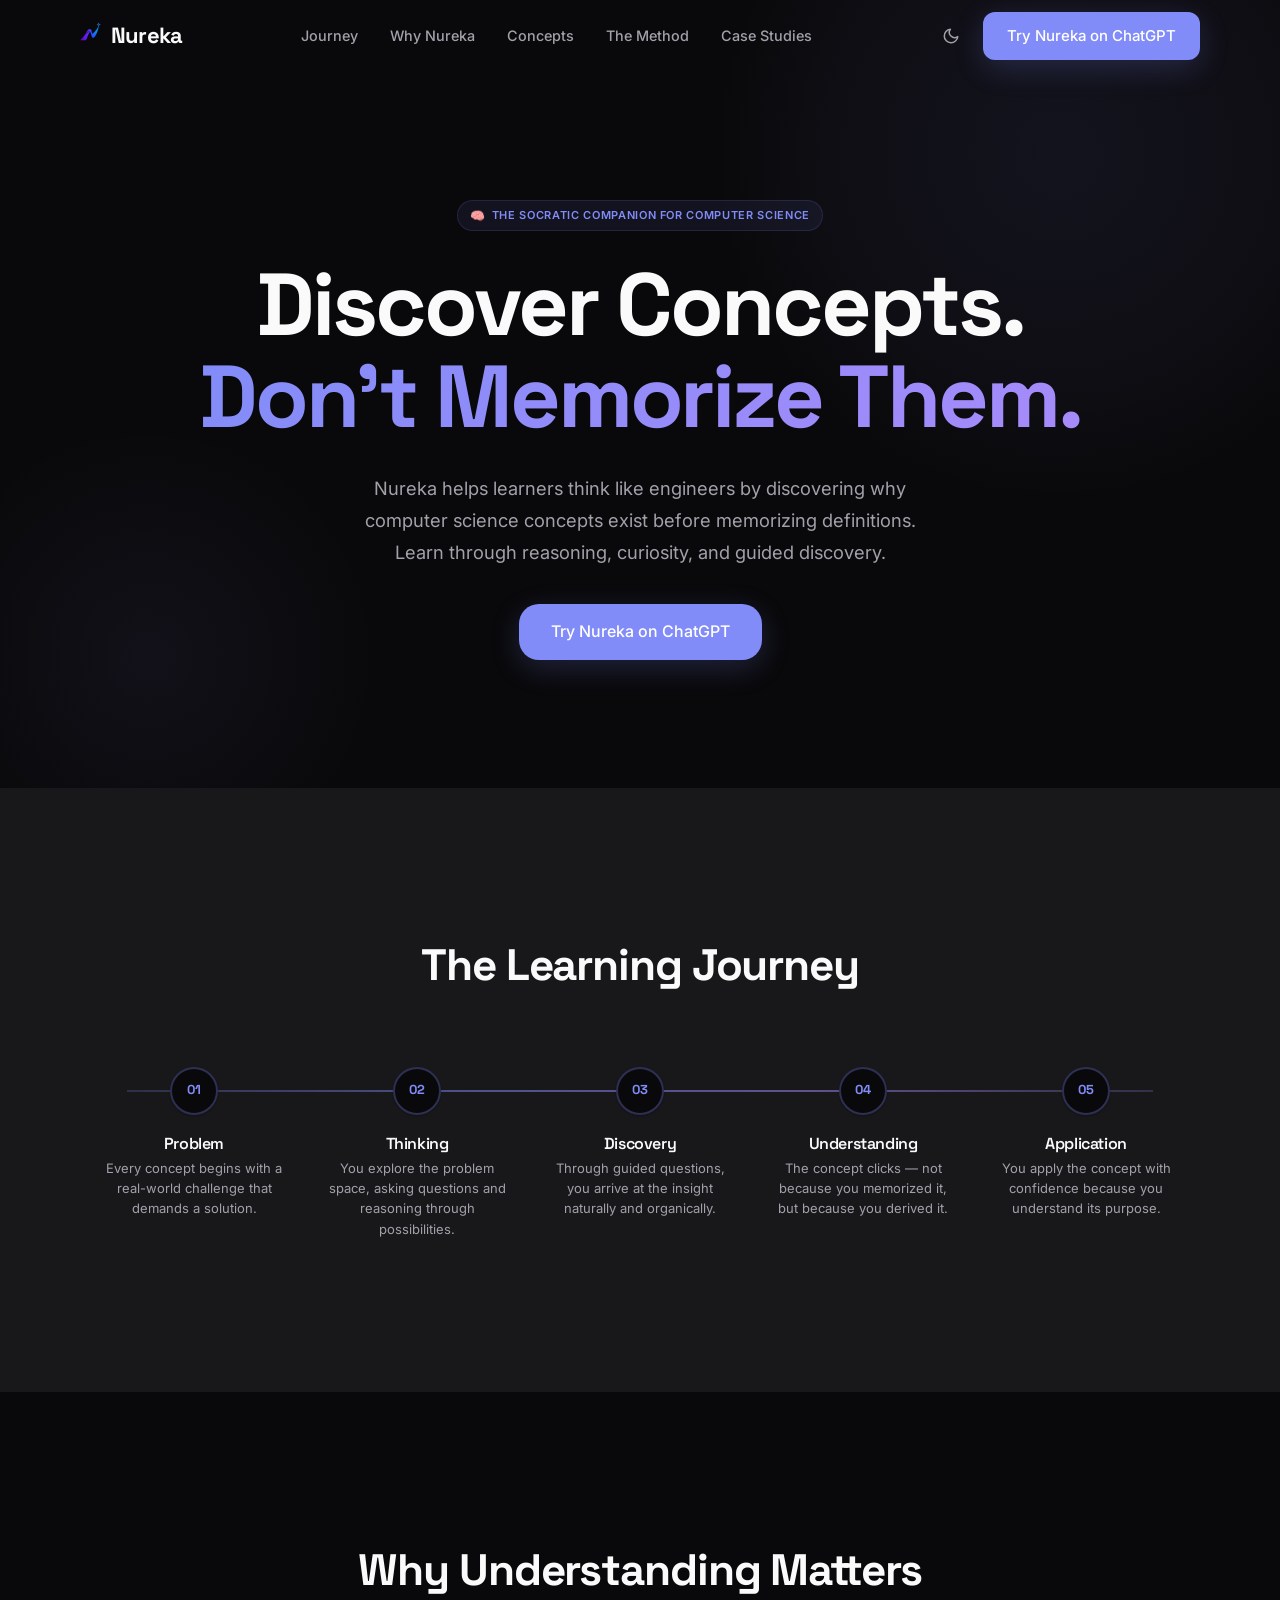
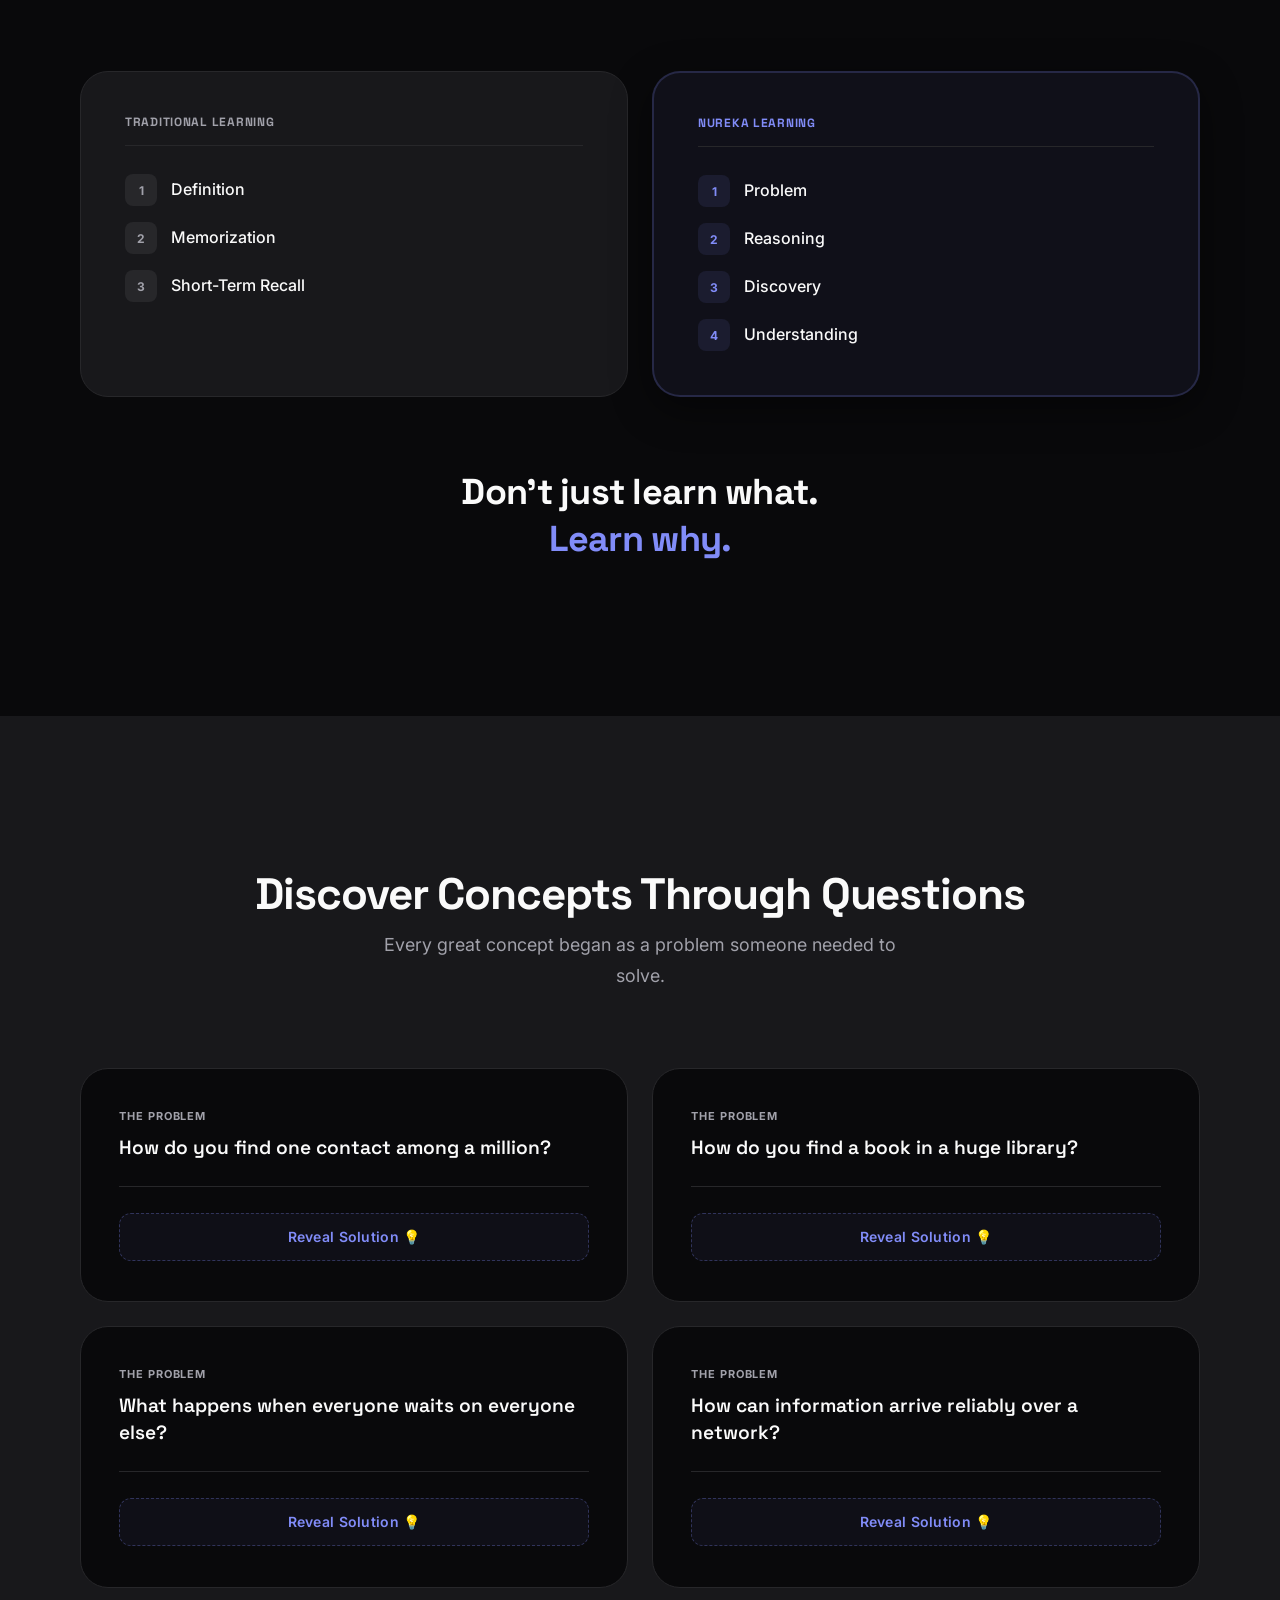
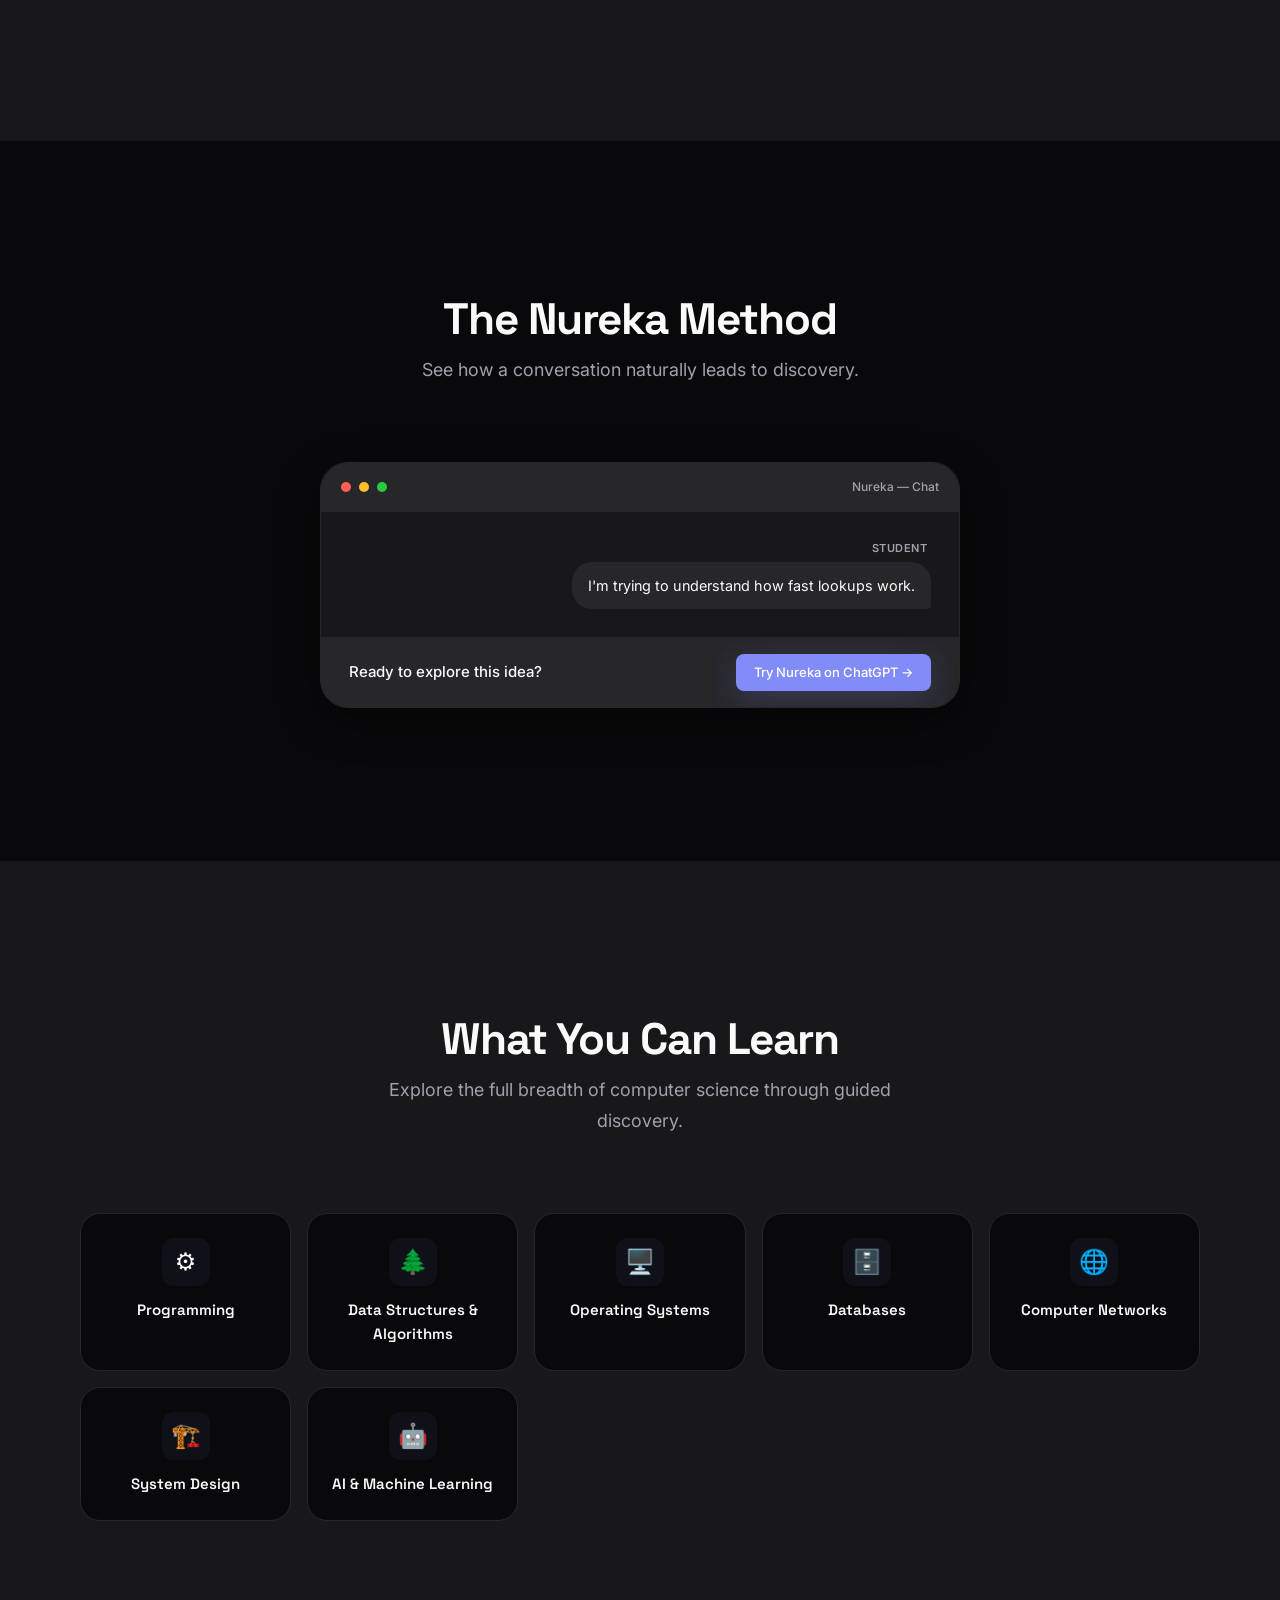
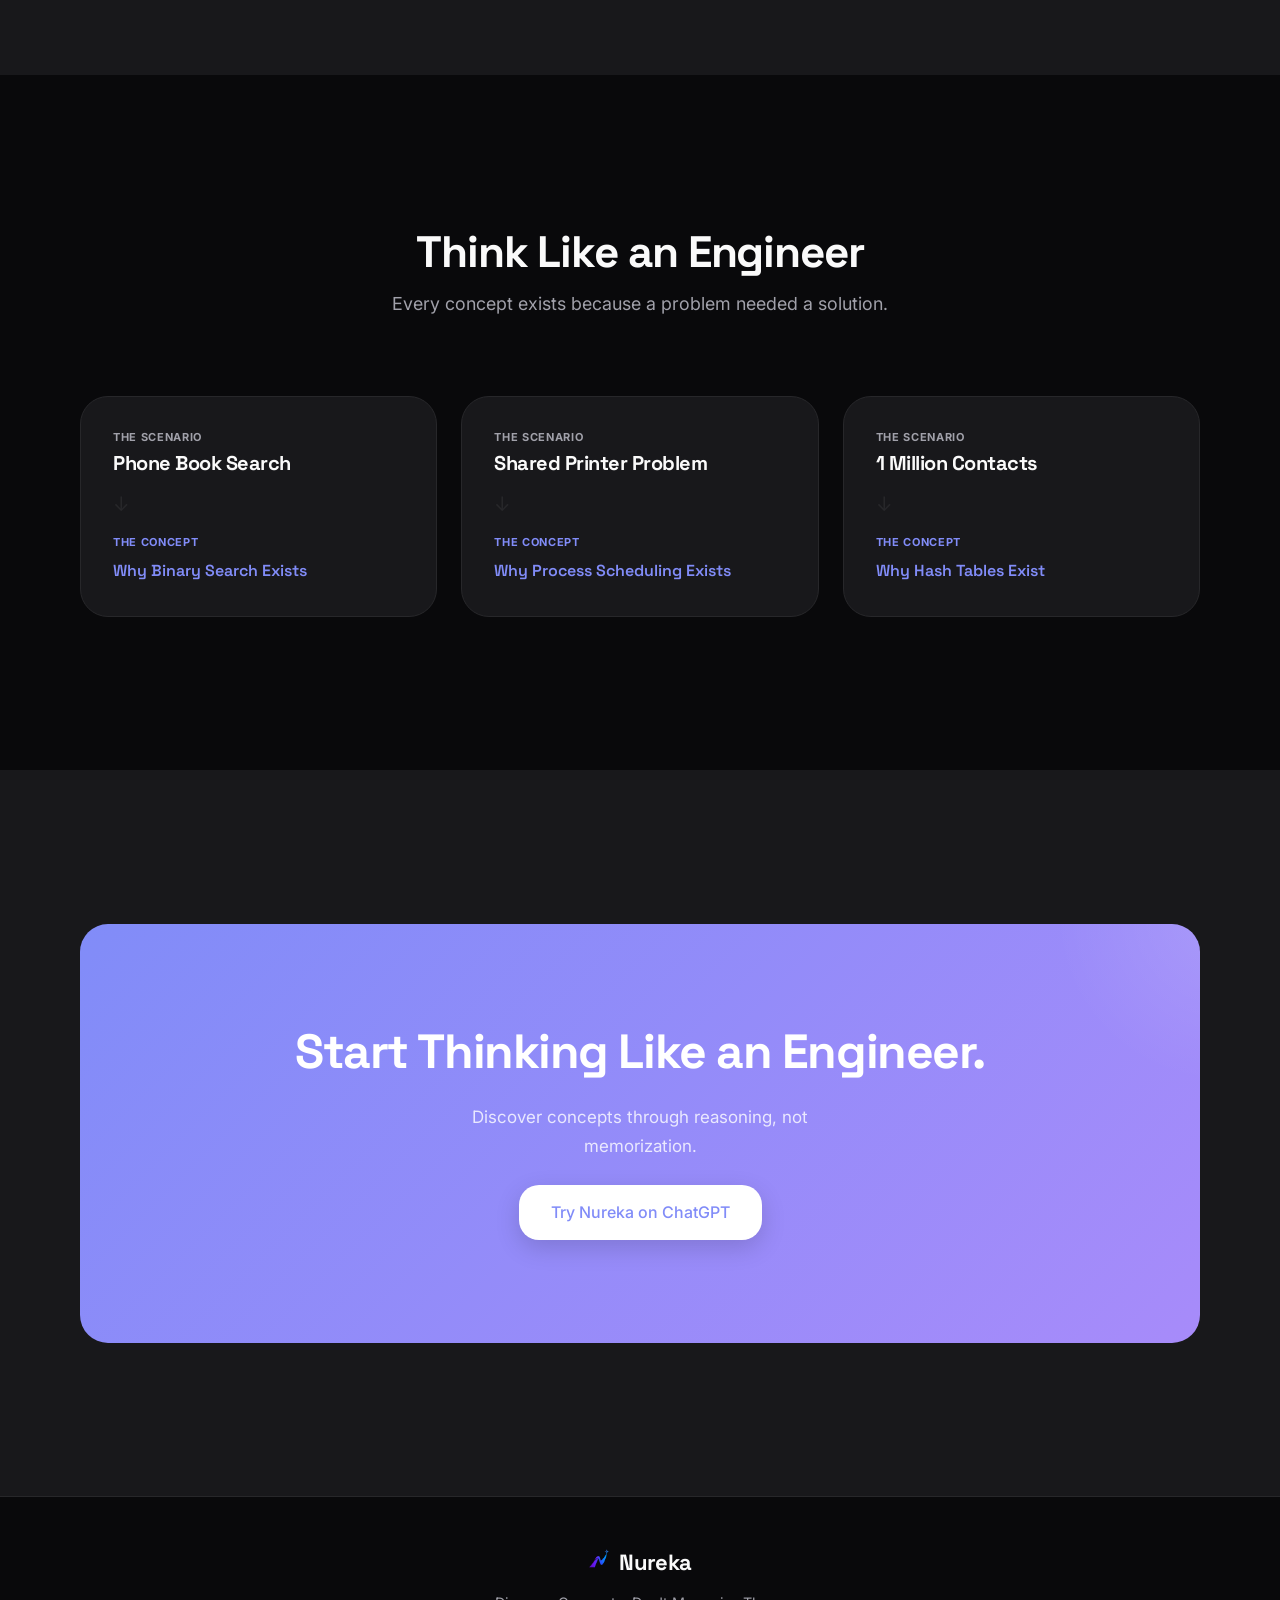
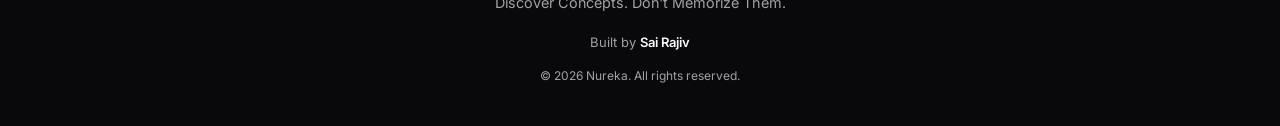
==== index.html @ 4b62f0ed "Add files via upload" ====
<!DOCTYPE html>
<html lang="en" data-theme="dark">

<head>
  <meta charset="UTF-8">
  <meta name="viewport" content="width=device-width, initial-scale=1.0">
  <meta name="description"
    content="Nureka helps learners think like engineers through guided discovery, reasoning, and understanding why computer science concepts exist before memorizing definitions.">
  <meta name="keywords"
    content="computer science, learning, education, programming, data structures, algorithms, EdTech, Socratic learning, engineering thinking">
  <meta property="og:title" content="Nureka — Discover Concepts. Don't Memorize Them.">
  <meta property="og:description"
    content="Nureka helps learners think like engineers by discovering why computer science concepts exist before memorizing definitions.">
  <meta property="og:type" content="website">
  <meta property="og:url" content="https://chatgpt.com/g/g-6a1ee0e6dd588191a86c78e9c768afd8-nureka">
  <meta name="twitter:card" content="summary_large_image">
  <meta name="twitter:title" content="Nureka — Discover Concepts. Don't Memorize Them.">
  <meta name="twitter:description"
    content="Nureka helps learners think like engineers by discovering why computer science concepts exist before memorizing definitions.">
  <link rel="preconnect" href="https://fonts.googleapis.com">
  <link rel="preconnect" href="https://fonts.gstatic.com" crossorigin>
  <link
    href="https://fonts.googleapis.com/css2?family=Space+Grotesk:wght@300;400;500;600;700&family=Inter:wght@300;400;500;600;700&display=swap"
    rel="stylesheet">
  <link rel="stylesheet" href="css/style.css?v=2">
  <link rel="icon" type="image/svg+xml" href="logo.svg">
  <title>Nureka — Discover Concepts. Don't Memorize Them.</title>
</head>

<body>

  <!-- ============ NAVBAR — Single sticky nav ============ -->
  <header class="site-header" role="banner">
    <nav class="navbar" id="navbar" aria-label="Main navigation">
      <div class="navbar__inner">
        <a href="index.html" class="navbar__logo" aria-label="Nureka home">
          <img src="logo.svg" alt="" class="navbar__logo-img">
          Nureka
        </a>
        <ul class="navbar__nav" role="list">
          <li><a href="#learning-journey">Journey</a></li>
          <li><a href="#why-understanding-matters">Why Nureka</a></li>
          <li><a href="#discover-concepts">Concepts</a></li>
          <li><a href="#the-nureka-method">The Method</a></li>
          <li><a href="#think-like-an-engineer">Case Studies</a></li>
        </ul>
        <div class="navbar__actions">
          <button class="theme-toggle" id="themeToggle" aria-label="Toggle dark mode" type="button">
            <!-- Sun icon -->
            <svg class="theme-toggle__sun" width="18" height="18" viewBox="0 0 24 24" fill="none" stroke="currentColor"
              stroke-width="2" stroke-linecap="round" stroke-linejoin="round">
              <circle cx="12" cy="12" r="5" />
              <line x1="12" y1="1" x2="12" y2="3" />
              <line x1="12" y1="21" x2="12" y2="23" />
              <line x1="4.22" y1="4.22" x2="5.64" y2="5.64" />
              <line x1="18.36" y1="18.36" x2="19.78" y2="19.78" />
              <line x1="1" y1="12" x2="3" y2="12" />
              <line x1="21" y1="12" x2="23" y2="12" />
              <line x1="4.22" y1="19.78" x2="5.64" y2="18.36" />
              <line x1="18.36" y1="5.64" x2="19.78" y2="4.22" />
            </svg>
            <!-- Moon icon -->
            <svg class="theme-toggle__moon" width="18" height="18" viewBox="0 0 24 24" fill="none" stroke="currentColor"
              stroke-width="2" stroke-linecap="round" stroke-linejoin="round">
              <path d="M21 12.79A9 9 0 1 1 11.21 3 7 7 0 0 0 21 12.79z" />
            </svg>
          </button>
          <a href="https://chatgpt.com/g/g-6a1ee0e6dd588191a86c78e9c768afd8-nureka" class="btn btn--primary"
            target="_blank" rel="noopener noreferrer">
            Try Nureka on ChatGPT
          </a>
        </div>
        <button class="navbar__hamburger" id="menuToggle" aria-label="Open navigation menu" aria-expanded="false"
          type="button">
          <span></span><span></span><span></span>
        </button>
      </div>
      <!-- Mobile menu — hidden on desktop -->
      <div class="navbar__mobile" id="mobileMenu">
        <a href="#learning-journey">Journey</a>
        <a href="#why-understanding-matters">Why Nureka</a>
        <a href="#discover-concepts">Concepts</a>
        <a href="#the-nureka-method">The Method</a>
        <a href="#think-like-an-engineer">Case Studies</a>
        <a href="https://chatgpt.com/g/g-6a1ee0e6dd588191a86c78e9c768afd8-nureka" class="btn btn--primary"
          target="_blank" rel="noopener noreferrer">
          Try Nureka on ChatGPT
        </a>
      </div>
    </nav>
  </header>

  <main id="main-content">

    <!-- ============ HERO ============ -->
    <section class="hero" id="hero" aria-labelledby="heroTitle">
      <div class="container">
        <div class="hero__inner">
          <div class="hero__badge reveal">
            <span class="hero__badge-icon" aria-hidden="true">🧠</span>
            The Socratic Companion for Computer Science
          </div>
          <h1 class="hero__title reveal" id="heroTitle">
            Discover Concepts.<br><em>Don't Memorize Them.</em>
          </h1>
          <p class="hero__desc reveal">
            Nureka helps learners think like engineers by discovering why computer science concepts exist before
            memorizing definitions. Learn through reasoning, curiosity, and guided discovery.
          </p>
          <div class="hero__actions reveal">
            <a href="https://chatgpt.com/g/g-6a1ee0e6dd588191a86c78e9c768afd8-nureka"
              class="btn btn--primary btn--large" target="_blank" rel="noopener noreferrer">
              Try Nureka on ChatGPT
            </a>
          </div>
        </div>
      </div>
    </section>

    <!-- ============ LEARNING JOURNEY — Timeline ============ -->
    <section class="journey" id="learning-journey" aria-labelledby="journeyTitle">
      <div class="container">
        <div class="section-header reveal">
          <h2 class="section-title" id="journeyTitle">The Learning Journey</h2>
        </div>
        <ol class="journey__track" aria-label="Learning journey steps">
          <li class="journey__step reveal reveal-d1">
            <div class="journey__circle" aria-hidden="true">01</div>
            <h3 class="journey__title">Problem</h3>
            <p class="journey__desc">Every concept begins with a real-world challenge that demands a solution.</p>
          </li>
          <li class="journey__step reveal reveal-d2">
            <div class="journey__circle" aria-hidden="true">02</div>
            <h3 class="journey__title">Thinking</h3>
            <p class="journey__desc">You explore the problem space, asking questions and reasoning through
              possibilities.</p>
          </li>
          <li class="journey__step reveal reveal-d3">
            <div class="journey__circle" aria-hidden="true">03</div>
            <h3 class="journey__title">Discovery</h3>
            <p class="journey__desc">Through guided questions, you arrive at the insight naturally and organically.</p>
          </li>
          <li class="journey__step reveal reveal-d4">
            <div class="journey__circle" aria-hidden="true">04</div>
            <h3 class="journey__title">Understanding</h3>
            <p class="journey__desc">The concept clicks — not because you memorized it, but because you derived it.</p>
          </li>
          <li class="journey__step reveal reveal-d5">
            <div class="journey__circle" aria-hidden="true">05</div>
            <h3 class="journey__title">Application</h3>
            <p class="journey__desc">You apply the concept with confidence because you understand its purpose.</p>
          </li>
        </ol>
      </div>
    </section>

    <!-- ============ WHY UNDERSTANDING MATTERS ============ -->
    <section class="comparison" id="why-understanding-matters" aria-labelledby="comparisonTitle">
      <div class="container">
        <div class="section-header reveal">
          <h2 class="section-title" id="comparisonTitle">Why Understanding Matters</h2>
        </div>
        <div class="comparison__grid">
          <!-- Traditional — muted -->
          <article class="comparison__card comparison__card--traditional reveal"
            aria-label="Traditional learning approach">
            <h3 class="comparison__card-label">Traditional Learning</h3>
            <ol class="comparison__steps" aria-label="Traditional learning steps">
              <li class="comparison__step">
                <span class="comparison__step-num">1</span>
                <span class="comparison__step-text">Definition</span>
              </li>
              <li class="comparison__step">
                <span class="comparison__step-num">2</span>
                <span class="comparison__step-text">Memorization</span>
              </li>
              <li class="comparison__step">
                <span class="comparison__step-num">3</span>
                <span class="comparison__step-text">Short-Term Recall</span>
              </li>
            </ol>
          </article>
          <!-- Nureka — highlighted -->
          <article class="comparison__card comparison__card--nureka reveal" aria-label="Nureka learning approach">
            <h3 class="comparison__card-label">Nureka Learning</h3>
            <ol class="comparison__steps" aria-label="Nureka learning steps">
              <li class="comparison__step">
                <span class="comparison__step-num">1</span>
                <span class="comparison__step-text">Problem</span>
              </li>
              <li class="comparison__step">
                <span class="comparison__step-num">2</span>
                <span class="comparison__step-text">Reasoning</span>
              </li>
              <li class="comparison__step">
                <span class="comparison__step-num">3</span>
                <span class="comparison__step-text">Discovery</span>
              </li>
              <li class="comparison__step">
                <span class="comparison__step-num">4</span>
                <span class="comparison__step-text">Understanding</span>
              </li>
            </ol>
          </article>
        </div>
        <!-- Large center statement -->
        <div class="comparison__statement reveal">
          <p class="comparison__statement-text">Don't just learn what.<br><em>Learn why.</em></p>
        </div>
      </div>
    </section>

    <!-- ============ CONCEPTS — Premium 2×2 Grid ============ -->
    <section class="concepts" id="discover-concepts" aria-labelledby="conceptsTitle">
      <div class="container">
        <div class="section-header reveal">
          <h2 class="section-title" id="conceptsTitle">Discover Concepts Through Questions</h2>
          <p class="section-subtitle">Every great concept began as a problem someone needed to solve.</p>
        </div>
        <div class="concepts__grid">
          <article class="concept-card reveal" tabindex="0" role="button">
            <span class="concept-card__label">The Problem</span>
            <p class="concept-card__question">How do you find one contact among a million?</p>
            <div class="concept-card__divider"></div>
            <div class="concept-card__answer-container">
              <div class="concept-card__reveal-btn">
                <span>Reveal Solution 💡</span>
              </div>
              <div class="concept-card__answer-content">
                <span class="concept-card__answer-label">The Solution</span>
                <h3 class="concept-card__answer">Hash Tables</h3>
              </div>
            </div>
          </article>
          <article class="concept-card reveal reveal-d1" tabindex="0" role="button">
            <span class="concept-card__label">The Problem</span>
            <p class="concept-card__question">How do you find a book in a huge library?</p>
            <div class="concept-card__divider"></div>
            <div class="concept-card__answer-container">
              <div class="concept-card__reveal-btn">
                <span>Reveal Solution 💡</span>
              </div>
              <div class="concept-card__answer-content">
                <span class="concept-card__answer-label">The Solution</span>
                <h3 class="concept-card__answer">Database Indexes</h3>
              </div>
            </div>
          </article>
          <article class="concept-card reveal reveal-d2" tabindex="0" role="button">
            <span class="concept-card__label">The Problem</span>
            <p class="concept-card__question">What happens when everyone waits on everyone else?</p>
            <div class="concept-card__divider"></div>
            <div class="concept-card__answer-container">
              <div class="concept-card__reveal-btn">
                <span>Reveal Solution 💡</span>
              </div>
              <div class="concept-card__answer-content">
                <span class="concept-card__answer-label">The Solution</span>
                <h3 class="concept-card__answer">Deadlocks</h3>
              </div>
            </div>
          </article>
          <article class="concept-card reveal reveal-d3" tabindex="0" role="button">
            <span class="concept-card__label">The Problem</span>
            <p class="concept-card__question">How can information arrive reliably over a network?</p>
            <div class="concept-card__divider"></div>
            <div class="concept-card__answer-container">
              <div class="concept-card__reveal-btn">
                <span>Reveal Solution 💡</span>
              </div>
              <div class="concept-card__answer-content">
                <span class="concept-card__answer-label">The Solution</span>
                <h3 class="concept-card__answer">TCP</h3>
              </div>
            </div>
          </article>
        </div>
      </div>
    </section>

    <!-- ============ THE NUREKA METHOD — Chat Interface ============ -->
    <section class="method" id="the-nureka-method" aria-labelledby="methodTitle">
      <div class="container">
        <div class="section-header reveal">
          <h2 class="section-title" id="methodTitle">The Nureka Method</h2>
          <p class="section-subtitle">See how a conversation naturally leads to discovery.</p>
        </div>
        <div class="method__demo reveal" aria-label="Example Nureka conversation">
          <div class="method__window-bar" aria-hidden="true">
            <span class="method__dot"></span>
            <span class="method__dot"></span>
            <span class="method__dot"></span>
            <span class="method__window-title">Nureka — Chat</span>
          </div>
          <div class="method__chat" id="methodChat" role="log" aria-live="polite">
            <div class="chat-msg chat-msg--student">
              <span class="chat-msg__sender">Student</span>
              <div class="chat-msg__bubble">
                <p>I'm trying to understand how fast lookups work.</p>
              </div>
            </div>
            <div class="chat-msg chat-msg--nureka">
              <span class="chat-msg__sender">Nureka</span>
              <div class="chat-msg__bubble">
                <p>Imagine you have one million contacts. Would you check every contact one by one?</p>
              </div>
            </div>
            <div class="chat-msg chat-msg--student">
              <span class="chat-msg__sender">Student</span>
              <div class="chat-msg__bubble">
                <p>No, I would look for a shortcut.</p>
              </div>
            </div>
            <div class="chat-msg chat-msg--nureka">
              <span class="chat-msg__sender">Nureka</span>
              <div class="chat-msg__bubble">
                <p>Exactly. That need for a shortcut led engineers to create <strong>Hash Tables</strong>.</p>
              </div>
            </div>
            <!-- Typing Indicator (initially hidden) -->
            <div class="chat-msg chat-msg--nureka chat-msg--typing" id="chatTypingIndicator">
              <span class="chat-msg__sender">Nureka</span>
              <div class="chat-msg__bubble">
                <div class="typing-indicator">
                  <span></span><span></span><span></span>
                </div>
              </div>
            </div>
          </div>
          <!-- Conversion CTA Footer -->
          <div class="method__footer">
            <div class="method__cta">
              <span class="method__cta-text">Ready to explore this idea?</span>
              <a href="https://chatgpt.com/g/g-6a1ee0e6dd588191a86c78e9c768afd8-nureka" class="btn btn--primary btn--small" target="_blank" rel="noopener noreferrer">
                Try Nureka on ChatGPT &rarr;
              </a>
            </div>
          </div>
        </div>
      </div>
    </section>

    <!-- ============ WHAT YOU CAN LEARN — Feature Cards ============ -->
    <section class="topics" id="what-you-can-learn" aria-labelledby="topicsTitle">
      <div class="container">
        <div class="section-header reveal">
          <h2 class="section-title" id="topicsTitle">What You Can Learn</h2>
          <p class="section-subtitle">Explore the full breadth of computer science through guided discovery.</p>
        </div>
        <div class="topics__grid">
          <a href="https://chatgpt.com/g/g-6a1ee0e6dd588191a86c78e9c768afd8-nureka" class="topic-card reveal"
            target="_blank" rel="noopener noreferrer">
            <span class="topic-card__icon" aria-hidden="true">⚙️</span>
            <span class="topic-card__name">Programming</span>
          </a>
          <a href="https://chatgpt.com/g/g-6a1ee0e6dd588191a86c78e9c768afd8-nureka" class="topic-card reveal reveal-d1"
            target="_blank" rel="noopener noreferrer">
            <span class="topic-card__icon" aria-hidden="true">🌲</span>
            <span class="topic-card__name">Data Structures &amp; Algorithms</span>
          </a>
          <a href="https://chatgpt.com/g/g-6a1ee0e6dd588191a86c78e9c768afd8-nureka" class="topic-card reveal reveal-d2"
            target="_blank" rel="noopener noreferrer">
            <span class="topic-card__icon" aria-hidden="true">🖥️</span>
            <span class="topic-card__name">Operating Systems</span>
          </a>
          <a href="https://chatgpt.com/g/g-6a1ee0e6dd588191a86c78e9c768afd8-nureka" class="topic-card reveal reveal-d3"
            target="_blank" rel="noopener noreferrer">
            <span class="topic-card__icon" aria-hidden="true">🗄️</span>
            <span class="topic-card__name">Databases</span>
          </a>
          <a href="https://chatgpt.com/g/g-6a1ee0e6dd588191a86c78e9c768afd8-nureka" class="topic-card reveal reveal-d4"
            target="_blank" rel="noopener noreferrer">
            <span class="topic-card__icon" aria-hidden="true">🌐</span>
            <span class="topic-card__name">Computer Networks</span>
          </a>
          <a href="https://chatgpt.com/g/g-6a1ee0e6dd588191a86c78e9c768afd8-nureka" class="topic-card reveal reveal-d5"
            target="_blank" rel="noopener noreferrer">
            <span class="topic-card__icon" aria-hidden="true">🏗️</span>
            <span class="topic-card__name">System Design</span>
          </a>
          <a href="https://chatgpt.com/g/g-6a1ee0e6dd588191a86c78e9c768afd8-nureka" class="topic-card reveal reveal-d6"
            target="_blank" rel="noopener noreferrer">
            <span class="topic-card__icon" aria-hidden="true">🤖</span>
            <span class="topic-card__name">AI &amp; Machine Learning</span>
          </a>
        </div>
      </div>
    </section>

    <!-- ============ THINK LIKE AN ENGINEER — 3 Premium Cards ============ -->
    <section class="engineer" id="think-like-an-engineer" aria-labelledby="engineerTitle">
      <div class="container">
        <div class="section-header reveal">
          <h2 class="section-title" id="engineerTitle">Think Like an Engineer</h2>
          <p class="section-subtitle">Every concept exists because a problem needed a solution.</p>
        </div>
        <div class="engineer__grid">
          <article class="engineer-card reveal">
            <span class="engineer-card__scenario-label">The Scenario</span>
            <h3 class="engineer-card__scenario">Phone Book Search</h3>
            <div class="engineer-card__arrow" aria-hidden="true">↓</div>
            <span class="engineer-card__concept-label">The Concept</span>
            <p class="engineer-card__result">Why Binary Search Exists</p>
          </article>
          <article class="engineer-card reveal reveal-d1">
            <span class="engineer-card__scenario-label">The Scenario</span>
            <h3 class="engineer-card__scenario">Shared Printer Problem</h3>
            <div class="engineer-card__arrow" aria-hidden="true">↓</div>
            <span class="engineer-card__concept-label">The Concept</span>
            <p class="engineer-card__result">Why Process Scheduling Exists</p>
          </article>
          <article class="engineer-card reveal reveal-d2">
            <span class="engineer-card__scenario-label">The Scenario</span>
            <h3 class="engineer-card__scenario">1 Million Contacts</h3>
            <div class="engineer-card__arrow" aria-hidden="true">↓</div>
            <span class="engineer-card__concept-label">The Concept</span>
            <p class="engineer-card__result">Why Hash Tables Exist</p>
          </article>
        </div>
      </div>
    </section>

    <!-- ============ CTA — High Contrast ============ -->
    <section class="cta-section" id="final-cta" aria-labelledby="ctaTitle">
      <div class="container">
        <div class="cta-section__inner reveal">
          <h2 class="cta-section__title" id="ctaTitle">Start Thinking Like an Engineer.</h2>
          <p class="cta-section__desc">Discover concepts through reasoning, not memorization.</p>
          <a href="https://chatgpt.com/g/g-6a1ee0e6dd588191a86c78e9c768afd8-nureka" class="btn btn--primary btn--large"
            target="_blank" rel="noopener noreferrer">
            Try Nureka on ChatGPT
          </a>
        </div>
      </div>
    </section>

  </main>

  <!-- ============ FOOTER — Minimal ============ -->
  <footer class="site-footer" role="contentinfo">
    <div class="container">
      <div class="footer__inner">
        <div class="footer__logo">
          <img src="logo.svg" alt="" class="footer__logo-img">
          Nureka
        </div>
        <p class="footer__tagline">Discover Concepts. Don't Memorize Them.</p>
        <p class="footer__credit">Built by <strong>Sai Rajiv</strong></p>
        <p class="footer__copy">&copy; 2026 Nureka. All rights reserved.</p>
      </div>
    </div>
  </footer>

  <script src="js/script.js?v=2"></script>

</body>

</html>
---- css/style.css ----
/* ============================================
   NUREKA — style.css
   Premium Startup Aesthetic
   Inspired by Linear, Notion, OpenAI
   ============================================ */

@import url('https://fonts.googleapis.com/css2?family=Space+Grotesk:wght@300;400;500;600;700&family=Inter:wght@300;400;500;600;700&display=swap');

/* ============================================
   CSS VARIABLES — DESIGN TOKENS
   ============================================ */
:root {
  /* Light Mode */
  --bg:             #FFFFFF;
  --bg-rgb:         255, 255, 255;
  --surface:        #F9FAFB;
  --surface-2:      #F3F4F6;
  --text-primary:   #111827;
  --text-secondary: #6B7280;
  --accent:         #6366F1;
  --accent-hover:   #4F46E5;
  --accent-2:       #8B5CF6;
  --border:         #E5E7EB;
  --border-soft:    #F3F4F6;

  --accent-rgb:     99, 102, 241;
  --accent-2-rgb:   139, 92, 246;

  /* Typography */
  --font-heading:   'Space Grotesk', system-ui, sans-serif;
  --font-body:      'Inter', system-ui, sans-serif;

  /* Layout */
  --section-pad:    clamp(6rem, 12vw, 10rem);
  --container:      1200px;
  --radius:         12px;
  --radius-lg:      20px;
  --radius-xl:      28px;

  /* Shadows */
  --shadow-sm:      0 1px 2px rgba(0,0,0,0.04), 0 1px 4px rgba(0,0,0,0.03);
  --shadow-md:      0 4px 12px rgba(0,0,0,0.06), 0 2px 4px rgba(0,0,0,0.04);
  --shadow-lg:      0 12px 40px rgba(0,0,0,0.08), 0 4px 12px rgba(0,0,0,0.04);
  --shadow-xl:      0 24px 60px rgba(0,0,0,0.12), 0 8px 20px rgba(0,0,0,0.06);
  --shadow-accent:  0 8px 30px rgba(99, 102, 241, 0.18);

  /* Transitions */
  --ease:           cubic-bezier(0.4, 0, 0.2, 1);
  --ease-spring:    cubic-bezier(0.34, 1.56, 0.64, 1);
  --t-fast:         0.15s;
  --t-normal:       0.25s;
  --t-slow:         0.45s;

  /* Navbar */
  --navbar-h:       72px;
}

[data-theme="dark"] {
  --bg:             #09090B;
  --bg-rgb:         9, 9, 11;
  --surface:        #18181B;
  --surface-2:      #27272A;
  --text-primary:   #FAFAFA;
  --text-secondary: #A1A1AA;
  --accent:         #818CF8;
  --accent-hover:   #6366F1;
  --accent-2:       #A78BFA;
  --border:         #27272A;
  --border-soft:    #1E1E21;
  --accent-rgb:     129, 140, 248;
  --accent-2-rgb:   167, 139, 250;
  --shadow-sm:      0 1px 2px rgba(0,0,0,0.3);
  --shadow-md:      0 4px 12px rgba(0,0,0,0.4);
  --shadow-lg:      0 12px 40px rgba(0,0,0,0.45);
  --shadow-xl:      0 24px 60px rgba(0,0,0,0.55);
  --shadow-accent:  0 8px 30px rgba(129, 140, 248, 0.2);
}

/* ============================================
   RESET & BASE
   ============================================ */
*, *::before, *::after {
  box-sizing: border-box;
  margin: 0;
  padding: 0;
}

html {
  scroll-behavior: smooth;
  font-size: 16px;
  -webkit-text-size-adjust: 100%;
}

body {
  font-family: var(--font-body);
  background: var(--bg);
  color: var(--text-primary);
  line-height: 1.6;
  transition: background var(--t-normal) var(--ease),
              color var(--t-normal) var(--ease);
  overflow-x: hidden;
  -webkit-font-smoothing: antialiased;
  -moz-osx-font-smoothing: grayscale;
}

img { display: block; max-width: 100%; }
a  { color: inherit; text-decoration: none; }
ul, ol { list-style: none; }
button { cursor: pointer; border: none; background: none; font-family: inherit; }

/* ============================================
   TYPOGRAPHY
   ============================================ */
h1, h2, h3, h4, h5, h6 {
  font-family: var(--font-heading);
  font-weight: 700;
  line-height: 1.1;
  letter-spacing: -0.025em;
  color: var(--text-primary);
}

/* ============================================
   UTILITIES
   ============================================ */
.container {
  width: 100%;
  max-width: var(--container);
  margin: 0 auto;
  padding: 0 clamp(1.25rem, 4vw, 2.5rem);
}

.sr-only {
  position: absolute; width: 1px; height: 1px;
  padding: 0; margin: -1px; overflow: hidden;
  clip: rect(0,0,0,0); white-space: nowrap; border: 0;
}

/* Scroll reveal */
.reveal {
  opacity: 0;
  transform: translateY(32px);
  transition: opacity 0.7s var(--ease), transform 0.7s var(--ease);
}
.reveal.visible {
  opacity: 1;
  transform: translateY(0);
}
.reveal-d1 { transition-delay: 0.1s; }
.reveal-d2 { transition-delay: 0.2s; }
.reveal-d3 { transition-delay: 0.3s; }
.reveal-d4 { transition-delay: 0.4s; }
.reveal-d5 { transition-delay: 0.5s; }
.reveal-d6 { transition-delay: 0.6s; }
.reveal-d7 { transition-delay: 0.7s; }

/* ============================================
   BUTTONS
   ============================================ */
.btn {
  display: inline-flex;
  align-items: center;
  justify-content: center;
  gap: 0.5rem;
  padding: 0.75rem 1.5rem;
  border-radius: var(--radius);
  font-family: var(--font-body);
  font-size: 0.9375rem;
  font-weight: 500;
  transition: all var(--t-fast) var(--ease);
  white-space: nowrap;
  position: relative;
}

.btn--primary {
  background: var(--accent);
  color: #fff;
  box-shadow: var(--shadow-accent);
}
.btn--primary:hover {
  background: var(--accent-hover);
  transform: translateY(-1px);
  box-shadow: 0 12px 36px rgba(var(--accent-rgb), 0.3);
}
.btn--primary:active {
  transform: translateY(0) scale(0.98);
}

.btn--secondary {
  background: var(--surface);
  color: var(--text-primary);
  border: 1px solid var(--border);
}
.btn--secondary:hover {
  background: var(--surface-2);
  border-color: rgba(var(--accent-rgb), 0.3);
  transform: translateY(-1px);
}
.btn--secondary:active {
  transform: translateY(0) scale(0.98);
}

.btn--ghost {
  color: var(--accent);
  padding: 0.5rem 0;
  font-weight: 500;
}
.btn--ghost:hover { opacity: 0.75; }
.btn--ghost .btn__arrow {
  transition: transform var(--t-fast) var(--ease);
  display: inline-block;
}
.btn--ghost:hover .btn__arrow { transform: translateX(5px); }

.btn--large {
  padding: 0.9375rem 2rem;
  font-size: 1rem;
  border-radius: var(--radius-lg);
}

.btn--small {
  padding: 0.5rem 1.125rem;
  font-size: 0.8125rem;
  border-radius: 8px;
}

/* ============================================
   NAVBAR — Glassmorphism
   ============================================ */
.site-header {
  position: fixed;
  top: 0; left: 0; right: 0;
  z-index: 1000;
  height: var(--navbar-h);
}

.navbar {
  height: 100%;
  display: flex;
  align-items: center;
  transition: background var(--t-normal) var(--ease),
              box-shadow var(--t-normal) var(--ease),
              border-color var(--t-normal) var(--ease);
  border-bottom: 1px solid transparent;
}

.navbar.is-scrolled {
  background: rgba(var(--bg-rgb), 0.72);
  backdrop-filter: blur(20px) saturate(180%);
  -webkit-backdrop-filter: blur(20px) saturate(180%);
  border-bottom-color: var(--border);
  box-shadow: var(--shadow-sm);
}

.navbar__inner {
  display: flex;
  align-items: center;
  justify-content: space-between;
  width: 100%;
  max-width: var(--container);
  margin: 0 auto;
  padding: 0 clamp(1.25rem, 4vw, 2.5rem);
}

/* Logo */
.navbar__logo {
  font-family: var(--font-heading);
  font-size: 1.375rem;
  font-weight: 700;
  letter-spacing: -0.03em;
  color: var(--text-primary);
  transition: opacity var(--t-fast);
  display: inline-flex;
  align-items: center;
  gap: 0.625rem;
}
.navbar__logo span { color: var(--accent); }
.navbar__logo:hover { opacity: 0.8; }
.navbar__logo-img {
  height: 28px;
  width: auto;
}

/* Nav links */
.navbar__nav {
  display: flex;
  align-items: center;
  gap: 0.25rem;
}

.navbar__nav a {
  padding: 0.5rem 0.875rem;
  font-size: 0.9rem;
  font-weight: 500;
  color: var(--text-secondary);
  border-radius: 8px;
  transition: color var(--t-fast), background var(--t-fast);
}
.navbar__nav a:hover,
.navbar__nav a.active {
  color: var(--text-primary);
  background: var(--surface);
}

/* Actions */
.navbar__actions {
  display: flex;
  align-items: center;
  gap: 0.75rem;
}

/* Theme Toggle */
.theme-toggle {
  width: 40px;
  height: 40px;
  display: flex;
  align-items: center;
  justify-content: center;
  border-radius: 10px;
  color: var(--text-secondary);
  transition: background var(--t-fast), color var(--t-fast), transform var(--t-fast);
}
.theme-toggle:hover {
  background: var(--surface);
  color: var(--text-primary);
}
.theme-toggle:active { transform: scale(0.9); }

.theme-toggle__sun,
.theme-toggle__moon {
  width: 18px;
  height: 18px;
}
.theme-toggle__sun  { display: block; }
.theme-toggle__moon { display: none; }
[data-theme="dark"] .theme-toggle__sun  { display: none; }
[data-theme="dark"] .theme-toggle__moon { display: block; }

/* Hamburger */
.navbar__hamburger {
  display: none;
  flex-direction: column;
  gap: 5px;
  padding: 8px;
  border-radius: 8px;
  transition: background var(--t-fast);
}
.navbar__hamburger:hover { background: var(--surface); }
.navbar__hamburger span {
  display: block;
  width: 22px;
  height: 2px;
  background: var(--text-primary);
  border-radius: 2px;
  transition: transform var(--t-normal) var(--ease), opacity var(--t-fast);
  transform-origin: center;
}
.navbar__hamburger.open span:nth-child(1) { transform: translateY(7px) rotate(45deg); }
.navbar__hamburger.open span:nth-child(2) { opacity: 0; }
.navbar__hamburger.open span:nth-child(3) { transform: translateY(-7px) rotate(-45deg); }

/* Mobile menu — HIDDEN on desktop */
.navbar__mobile {
  display: none;
}

/* ============================================
   SECTION SHARED STYLES
   ============================================ */
.section-header {
  text-align: center;
  margin-bottom: clamp(3rem, 6vw, 5rem);
}
.section-title {
  font-size: clamp(1.875rem, 3.5vw, 2.75rem);
  font-weight: 700;
  letter-spacing: -0.025em;
}
.section-subtitle {
  font-size: clamp(1rem, 1.4vw, 1.125rem);
  color: var(--text-secondary);
  line-height: 1.7;
  max-width: 560px;
  margin: 0.75rem auto 0;
}

/* ============================================
   HERO SECTION
   ============================================ */
.hero {
  padding-top: calc(var(--navbar-h) + clamp(5rem, 10vw, 8rem));
  padding-bottom: clamp(5rem, 10vw, 8rem);
  position: relative;
  overflow: hidden;
}

/* Ambient gradient orbs */
.hero::before {
  content: '';
  position: absolute;
  top: -25%;
  right: -10%;
  width: 700px;
  height: 700px;
  background: radial-gradient(ellipse at center,
    rgba(var(--accent-rgb), 0.08) 0%,
    rgba(var(--accent-2-rgb), 0.04) 45%,
    transparent 70%);
  border-radius: 50%;
  pointer-events: none;
  animation: float 20s ease-in-out infinite alternate;
}
.hero::after {
  content: '';
  position: absolute;
  bottom: -15%;
  left: -8%;
  width: 500px;
  height: 500px;
  background: radial-gradient(ellipse at center,
    rgba(var(--accent-2-rgb), 0.06) 0%,
    transparent 65%);
  border-radius: 50%;
  pointer-events: none;
  animation: float 25s ease-in-out infinite alternate-reverse;
}

@keyframes float {
  0% { transform: translate(0, 0); }
  100% { transform: translate(25px, -20px); }
}

.hero__inner {
  position: relative;
  z-index: 1;
  display: flex;
  flex-direction: column;
  align-items: center;
  text-align: center;
  gap: 1.75rem;
}

/* Badge — small, premium */
.hero__badge {
  display: inline-flex;
  align-items: center;
  gap: 0.375rem;
  padding: 0.3rem 0.75rem;
  background: rgba(var(--accent-rgb), 0.08);
  color: var(--accent);
  border: 1px solid rgba(var(--accent-rgb), 0.15);
  border-radius: 999px;
  font-size: 0.6875rem;
  font-weight: 600;
  letter-spacing: 0.06em;
  text-transform: uppercase;
}
.hero__badge-icon { font-size: 0.75rem; }

/* Hero Headline — 88 / 72 / 48 */
.hero__title {
  font-size: 5.5rem;
  font-weight: 700;
  line-height: 1.05;
  letter-spacing: -0.035em;
}
.hero__title em {
  font-style: normal;
  background: linear-gradient(135deg, var(--accent), var(--accent-2));
  -webkit-background-clip: text;
  -webkit-text-fill-color: transparent;
  background-clip: text;
}

.hero__desc {
  font-size: clamp(1rem, 1.5vw, 1.15rem);
  color: var(--text-secondary);
  line-height: 1.75;
  max-width: 560px;
}

.hero__actions {
  display: flex;
  flex-wrap: wrap;
  align-items: center;
  justify-content: center;
  gap: 0.875rem;
  margin-top: 0.5rem;
}

/* ============================================
   LEARNING JOURNEY — Horizontal Timeline
   ============================================ */
.journey {
  padding: var(--section-pad) 0;
  background: var(--surface);
}

.journey__track {
  display: flex;
  align-items: flex-start;
  justify-content: space-between;
  position: relative;
  padding: 0 1.5rem;
}

/* Connecting line */
.journey__track::before {
  content: '';
  position: absolute;
  top: 23px;
  left: calc(1.5rem + 23px);
  right: calc(1.5rem + 23px);
  height: 2px;
  background: linear-gradient(to right,
    rgba(var(--accent-rgb), 0.2),
    rgba(var(--accent-rgb), 0.5),
    rgba(var(--accent-2-rgb), 0.5),
    rgba(var(--accent-2-rgb), 0.2));
  z-index: 0;
}

.journey__step {
  display: flex;
  flex-direction: column;
  align-items: center;
  text-align: center;
  flex: 1;
  max-width: 180px;
  position: relative;
  z-index: 1;
}

.journey__circle {
  width: 48px;
  height: 48px;
  border-radius: 50%;
  background: var(--bg);
  border: 2px solid rgba(var(--accent-rgb), 0.3);
  display: flex;
  align-items: center;
  justify-content: center;
  font-family: var(--font-heading);
  font-size: 0.8125rem;
  font-weight: 700;
  color: var(--accent);
  margin-bottom: 1.25rem;
  transition: all var(--t-normal) var(--ease);
  box-shadow: var(--shadow-sm);
}

.journey__step:hover .journey__circle {
  border-color: var(--accent);
  background: rgba(var(--accent-rgb), 0.08);
  transform: scale(1.1);
  box-shadow: var(--shadow-accent);
}

.journey__title {
  font-size: 1rem;
  font-weight: 600;
  margin-bottom: 0.375rem;
}

.journey__desc {
  font-size: 0.8125rem;
  color: var(--text-secondary);
  line-height: 1.55;
}

/* ============================================
   WHY UNDERSTANDING MATTERS — Comparison
   ============================================ */
.comparison {
  padding: var(--section-pad) 0;
}

.comparison__grid {
  display: grid;
  grid-template-columns: 1fr 1fr;
  gap: 1.5rem;
  align-items: stretch;
}

.comparison__card {
  border-radius: var(--radius-xl);
  padding: clamp(2rem, 3.5vw, 2.75rem);
  position: relative;
  transition: transform var(--t-normal) var(--ease), box-shadow var(--t-normal) var(--ease);
}

/* Traditional — muted */
.comparison__card--traditional {
  background: var(--surface);
  border: 1px solid var(--border);
}

/* Nureka — highlighted + elevated */
.comparison__card--nureka {
  background: rgba(var(--accent-rgb), 0.04);
  border: 2px solid rgba(var(--accent-rgb), 0.2);
  box-shadow: var(--shadow-lg);
}
[data-theme="dark"] .comparison__card--nureka {
  background: rgba(var(--accent-rgb), 0.06);
}

.comparison__card:hover {
  transform: translateY(-4px);
}
.comparison__card--nureka:hover {
  box-shadow: var(--shadow-xl);
}

.comparison__card-label {
  font-size: 0.75rem;
  font-weight: 700;
  letter-spacing: 0.06em;
  text-transform: uppercase;
  margin-bottom: 1.75rem;
  padding-bottom: 1rem;
  border-bottom: 1px solid var(--border);
}
.comparison__card--traditional .comparison__card-label {
  color: var(--text-secondary);
}
.comparison__card--nureka .comparison__card-label {
  color: var(--accent);
}

.comparison__steps {
  display: flex;
  flex-direction: column;
  gap: 1rem;
}

.comparison__step {
  display: flex;
  align-items: center;
  gap: 0.875rem;
}

.comparison__step-num {
  width: 32px;
  height: 32px;
  border-radius: 8px;
  display: flex;
  align-items: center;
  justify-content: center;
  font-size: 0.75rem;
  font-weight: 700;
  flex-shrink: 0;
}
.comparison__card--traditional .comparison__step-num {
  background: var(--surface-2);
  color: var(--text-secondary);
}
.comparison__card--nureka .comparison__step-num {
  background: rgba(var(--accent-rgb), 0.1);
  color: var(--accent);
}

.comparison__step-text {
  font-size: 1rem;
  font-weight: 500;
}

/* Statement */
.comparison__statement {
  text-align: center;
  margin-top: clamp(3rem, 6vw, 4.5rem);
}
.comparison__statement-text {
  font-family: var(--font-heading);
  font-size: clamp(1.5rem, 3vw, 2.25rem);
  font-weight: 700;
  letter-spacing: -0.02em;
  line-height: 1.3;
}
.comparison__statement-text em {
  font-style: normal;
  color: var(--accent);
}

/* ============================================
   DISCOVER CONCEPTS — Premium 2×2 Cards
   ============================================ */
.concepts {
  padding: var(--section-pad) 0;
  background: var(--surface);
}

.concepts__grid {
  display: grid;
  grid-template-columns: repeat(2, 1fr);
  gap: 1.5rem;
}

.concept-card {
  background: var(--bg);
  border: 1px solid var(--border);
  border-radius: var(--radius-xl);
  padding: clamp(2rem, 3vw, 2.75rem);
  cursor: pointer;
  transition: transform var(--t-normal) var(--ease),
              box-shadow var(--t-normal) var(--ease),
              border-color var(--t-normal) var(--ease);
  display: flex;
  flex-direction: column;
  position: relative;
  overflow: hidden;
}

.concept-card::before {
  content: '';
  position: absolute;
  inset: 0;
  background: linear-gradient(135deg,
    rgba(var(--accent-rgb), 0.03) 0%,
    rgba(var(--accent-2-rgb), 0.02) 100%);
  opacity: 0;
  transition: opacity var(--t-normal);
}

.concept-card:hover {
  transform: translateY(-6px);
  box-shadow: var(--shadow-xl);
  border-color: rgba(var(--accent-rgb), 0.3);
}
.concept-card:hover::before { opacity: 1; }

.concept-card__label {
  font-size: 0.6875rem;
  font-weight: 700;
  letter-spacing: 0.08em;
  text-transform: uppercase;
  color: var(--text-secondary);
  margin-bottom: 0.625rem;
}

.concept-card__question {
  font-family: var(--font-heading);
  font-size: clamp(1.125rem, 1.5vw, 1.3125rem);
  font-weight: 600;
  line-height: 1.4;
  color: var(--text-primary);
  flex: 1;
}

.concept-card__divider {
  height: 1px;
  background: var(--border);
  margin: 1.5rem 0;
}

.concept-card__answer-container {
  position: relative;
  min-height: 52px;
  display: flex;
  flex-direction: column;
  justify-content: center;
}

.concept-card__reveal-btn {
  display: flex;
  align-items: center;
  justify-content: center;
  padding: 0.75rem 1rem;
  border-radius: var(--radius);
  background: rgba(var(--accent-rgb), 0.05);
  border: 1px dashed rgba(var(--accent-rgb), 0.3);
  color: var(--accent);
  font-size: 0.875rem;
  font-weight: 600;
  letter-spacing: 0.02em;
  text-align: center;
  transition: all var(--t-normal) var(--ease);
}

.concept-card:hover .concept-card__reveal-btn {
  background: rgba(var(--accent-rgb), 0.1);
  border-style: solid;
  border-color: var(--accent);
  transform: translateY(-1px);
}

.concept-card__answer-content {
  opacity: 0;
  visibility: hidden;
  transform: translateY(8px);
  transition: opacity var(--t-normal) var(--ease),
              transform var(--t-normal) var(--ease),
              visibility var(--t-normal) var(--ease);
  position: absolute;
  left: 0;
  right: 0;
}

/* Revealed State */
.concept-card.is-revealed .concept-card__reveal-btn {
  opacity: 0;
  visibility: hidden;
  pointer-events: none;
  transform: translateY(-8px) scale(0.9);
}

.concept-card.is-revealed .concept-card__answer-content {
  opacity: 1;
  visibility: visible;
  transform: translateY(0);
  position: relative;
}

.concept-card__answer-label {
  font-size: 0.6875rem;
  font-weight: 700;
  letter-spacing: 0.08em;
  text-transform: uppercase;
  color: var(--accent);
  margin-bottom: 0.375rem;
}

.concept-card__answer {
  font-family: var(--font-heading);
  font-size: 1.375rem;
  font-weight: 700;
  color: var(--accent);
  letter-spacing: -0.02em;
}

/* ============================================
   NUREKA METHOD — Modern Chat Interface
   ============================================ */
.method {
  padding: var(--section-pad) 0;
}

.method__demo {
  max-width: 640px;
  margin: 0 auto;
  background: var(--surface);
  border: 1px solid var(--border);
  border-radius: var(--radius-xl);
  overflow: hidden;
  box-shadow: var(--shadow-lg);
}

/* Window chrome */
.method__window-bar {
  display: flex;
  align-items: center;
  gap: 0.5rem;
  padding: 0.875rem 1.25rem;
  border-bottom: 1px solid var(--border);
  background: var(--surface-2);
}
.method__dot {
  width: 10px; height: 10px;
  border-radius: 50%;
}
.method__dot:nth-child(1) { background: #FF5F57; }
.method__dot:nth-child(2) { background: #FFBD2E; }
.method__dot:nth-child(3) { background: #28CA41; }
.method__window-title {
  margin-left: auto;
  font-size: 0.75rem;
  color: var(--text-secondary);
  font-weight: 500;
}

/* Chat area */
.method__chat {
  padding: 1.75rem;
  display: flex;
  flex-direction: column;
  gap: 1.25rem;
}

.chat-msg {
  display: flex;
  flex-direction: column;
  gap: 0.3rem;
  max-width: 85%;
}
.chat-msg--student { align-self: flex-end; align-items: flex-end; }
.chat-msg--nureka  { align-self: flex-start; align-items: flex-start; }

.chat-msg__sender {
  font-size: 0.6875rem;
  font-weight: 600;
  letter-spacing: 0.04em;
  text-transform: uppercase;
  color: var(--text-secondary);
  padding: 0 0.25rem;
}

.chat-msg__bubble {
  padding: 0.75rem 1rem;
  border-radius: var(--radius-lg);
  font-size: 0.9rem;
  line-height: 1.6;
}

.chat-msg--student .chat-msg__bubble {
  background: var(--surface-2);
  color: var(--text-primary);
  border-bottom-right-radius: 4px;
}

.chat-msg--nureka .chat-msg__bubble {
  background: rgba(var(--accent-rgb), 0.08);
  border: 1px solid rgba(var(--accent-rgb), 0.12);
  color: var(--text-primary);
  border-bottom-left-radius: 4px;
}

.chat-msg--nureka .chat-msg__bubble strong {
  color: var(--accent);
  font-weight: 600;
}

/* Chat animation */
.chat-msg {
  display: none;
  opacity: 0;
  transform: translateY(12px);
  transition: opacity 0.5s var(--ease), transform 0.5s var(--ease);
}
.chat-msg.is-visible {
  display: flex;
  animation: slideInMsg 0.4s var(--ease) forwards;
}

@keyframes slideInMsg {
  from {
    opacity: 0;
    transform: translateY(12px);
  }
  to {
    opacity: 1;
    transform: translateY(0);
  }
}

/* Typing indicator */
.chat-msg--typing .chat-msg__bubble {
  padding: 0.55rem 0.875rem;
  display: flex;
  align-items: center;
}

.typing-indicator {
  display: flex;
  align-items: center;
  gap: 4px;
  height: 14px;
}

.typing-indicator span {
  width: 6px;
  height: 6px;
  background: var(--accent);
  border-radius: 50%;
  display: inline-block;
  animation: typing-bounce 1.4s infinite ease-in-out both;
}

.typing-indicator span:nth-child(1) {
  animation-delay: -0.32s;
}

.typing-indicator span:nth-child(2) {
  animation-delay: -0.16s;
}

@keyframes typing-bounce {
  0%, 80%, 100% { 
    transform: scale(0.6);
    opacity: 0.4;
  } 
  40% { 
    transform: scale(1);
    opacity: 1;
  }
}

/* Method Footer & Conversion CTA */
.method__footer {
  padding: 1rem 1.75rem;
  border-top: 1px solid var(--border);
  background: var(--surface-2);
}

.method__cta {
  display: flex;
  align-items: center;
  justify-content: space-between;
  gap: 1rem;
  flex-wrap: wrap;
}

.method__cta-text {
  font-size: 0.9375rem;
  font-weight: 500;
  color: var(--text-primary);
}

@media (max-width: 480px) {
  .method__cta {
    flex-direction: column;
    text-align: center;
    align-items: stretch;
  }
}

/* ============================================
   WHAT YOU CAN LEARN — Feature Cards
   ============================================ */
.topics {
  padding: var(--section-pad) 0;
  background: var(--surface);
}

.topics__grid {
  display: grid;
  grid-template-columns: repeat(auto-fit, minmax(200px, 1fr));
  gap: 1rem;
}

.topic-card {
  background: var(--bg);
  border: 1px solid var(--border);
  border-radius: var(--radius-lg);
  padding: 1.5rem;
  display: flex;
  flex-direction: column;
  align-items: center;
  text-align: center;
  gap: 0.75rem;
  transition: transform var(--t-normal) var(--ease),
              box-shadow var(--t-normal) var(--ease),
              border-color var(--t-normal) var(--ease);
  text-decoration: none;
}
.topic-card:hover {
  transform: translateY(-4px);
  box-shadow: var(--shadow-lg);
  border-color: rgba(var(--accent-rgb), 0.25);
}

.topic-card__icon {
  width: 48px;
  height: 48px;
  display: flex;
  align-items: center;
  justify-content: center;
  font-size: 1.5rem;
  border-radius: var(--radius);
  background: rgba(var(--accent-rgb), 0.06);
}

.topic-card__name {
  font-family: var(--font-heading);
  font-size: 0.9375rem;
  font-weight: 600;
  color: var(--text-primary);
}

/* ============================================
   THINK LIKE AN ENGINEER — Premium Cards
   ============================================ */
.engineer {
  padding: var(--section-pad) 0;
}

.engineer__grid {
  display: grid;
  grid-template-columns: repeat(3, 1fr);
  gap: 1.5rem;
}

.engineer-card {
  background: var(--surface);
  border: 1px solid var(--border);
  border-radius: var(--radius-xl);
  padding: 2rem;
  transition: transform var(--t-normal) var(--ease),
              box-shadow var(--t-normal) var(--ease);
  position: relative;
  overflow: hidden;
  display: flex;
  flex-direction: column;
}

.engineer-card::after {
  content: '';
  position: absolute;
  bottom: 0; left: 0; right: 0;
  height: 3px;
  background: linear-gradient(to right, var(--accent), var(--accent-2));
  transform: scaleX(0);
  transform-origin: left;
  transition: transform var(--t-normal) var(--ease);
}

.engineer-card:hover {
  transform: translateY(-6px);
  box-shadow: var(--shadow-xl);
}
.engineer-card:hover::after { transform: scaleX(1); }

.engineer-card__scenario-label {
  font-size: 0.6875rem;
  font-weight: 700;
  letter-spacing: 0.06em;
  text-transform: uppercase;
  color: var(--text-secondary);
  display: block;
  margin-bottom: 0.375rem;
}

.engineer-card__scenario {
  font-size: 1.25rem;
  font-weight: 700;
  color: var(--text-primary);
  margin-bottom: 1.25rem;
}

.engineer-card__arrow {
  font-size: 1.25rem;
  color: var(--border);
  margin-bottom: 1.25rem;
  transition: color var(--t-fast);
  line-height: 1;
}
.engineer-card:hover .engineer-card__arrow {
  color: var(--accent);
}

.engineer-card__concept-label {
  font-size: 0.6875rem;
  font-weight: 700;
  letter-spacing: 0.06em;
  text-transform: uppercase;
  color: var(--accent);
  display: block;
  margin-bottom: 0.375rem;
}

.engineer-card__result {
  font-family: var(--font-heading);
  font-size: 1rem;
  font-weight: 600;
  color: var(--accent);
}

/* ============================================
   FINAL CTA — High Contrast
   ============================================ */
.cta-section {
  padding: var(--section-pad) 0;
  background: var(--surface);
}

.cta-section__inner {
  background: linear-gradient(135deg, var(--accent), var(--accent-2));
  border-radius: var(--radius-xl);
  padding: clamp(4rem, 8vw, 7rem) clamp(2rem, 6vw, 4rem);
  text-align: center;
  display: flex;
  flex-direction: column;
  align-items: center;
  gap: 1.5rem;
  position: relative;
  overflow: hidden;
}

/* Decorative orb */
.cta-section__inner::before {
  content: '';
  position: absolute;
  top: -50%; right: -20%;
  width: 400px; height: 400px;
  background: radial-gradient(ellipse,
    rgba(255,255,255,0.12) 0%,
    transparent 60%);
  pointer-events: none;
}

.cta-section__title {
  font-size: clamp(2rem, 4vw, 3rem);
  font-weight: 700;
  letter-spacing: -0.03em;
  color: #fff;
  position: relative;
}

.cta-section__desc {
  font-size: 1.0625rem;
  color: rgba(255,255,255,0.8);
  max-width: 440px;
  line-height: 1.7;
  position: relative;
}

.cta-section .btn--primary {
  background: #fff;
  color: var(--accent);
  box-shadow: 0 8px 24px rgba(0,0,0,0.15);
  position: relative;
}
.cta-section .btn--primary:hover {
  background: rgba(255,255,255,0.92);
  transform: translateY(-2px);
  box-shadow: 0 12px 32px rgba(0,0,0,0.2);
}

/* ============================================
   FOOTER — Minimal
   ============================================ */
.site-footer {
  border-top: 1px solid var(--border);
  padding: 3rem 0 2.5rem;
  background: var(--bg);
}

.footer__inner {
  display: flex;
  flex-direction: column;
  align-items: center;
  text-align: center;
  gap: 0.625rem;
}

.footer__logo {
  font-family: var(--font-heading);
  font-size: 1.375rem;
  font-weight: 700;
  letter-spacing: -0.03em;
  display: inline-flex;
  align-items: center;
  gap: 0.625rem;
}
.footer__logo span { color: var(--accent); }
.footer__logo-img {
  height: 28px;
  width: auto;
}

.footer__tagline {
  font-size: 0.9rem;
  color: var(--text-secondary);
}

.footer__credit {
  font-size: 0.8125rem;
  color: var(--text-secondary);
  margin-top: 0.5rem;
}
.footer__credit strong {
  color: var(--text-primary);
  font-weight: 600;
}

.footer__copy {
  font-size: 0.75rem;
  color: var(--text-secondary);
  margin-top: 0.25rem;
}

/* ============================================
   EXAMPLES PAGE (preserved)
   ============================================ */
.examples-hero {
  padding-top: calc(var(--navbar-h) + clamp(3rem, 6vw, 5rem));
  padding-bottom: clamp(2rem, 4vw, 3rem);
  text-align: center;
}
.examples-hero__title {
  font-size: clamp(2rem, 4vw, 3.25rem);
  font-weight: 700;
  letter-spacing: -0.025em;
  margin-top: 1rem;
}
.examples-hero__sub {
  font-size: 1.05rem;
  color: var(--text-secondary);
  max-width: 520px;
  margin: 0.75rem auto 0;
  line-height: 1.7;
}

.examples-tabs {
  display: flex;
  align-items: center;
  justify-content: center;
  gap: 0.5rem;
  flex-wrap: wrap;
  margin-bottom: clamp(2.5rem, 4vw, 4rem);
}
.examples-tab {
  padding: 0.5rem 1.125rem;
  border-radius: 999px;
  font-size: 0.875rem;
  font-weight: 500;
  color: var(--text-secondary);
  background: var(--surface);
  border: 1px solid var(--border);
  transition: all var(--t-fast) var(--ease);
}
.examples-tab:hover,
.examples-tab.active {
  background: var(--accent);
  color: #fff;
  border-color: var(--accent);
}

.examples-list {
  padding-bottom: var(--section-pad);
  display: flex;
  flex-direction: column;
  gap: 2.5rem;
}
.example-card {
  background: var(--surface);
  border: 1px solid var(--border);
  border-radius: var(--radius-xl);
  overflow: hidden;
}
.example-card__header {
  padding: 2rem 2rem 1.5rem;
  border-bottom: 1px solid var(--border);
  display: flex;
  align-items: flex-start;
  justify-content: space-between;
  gap: 1rem;
  flex-wrap: wrap;
}
.example-card__num {
  font-size: 0.75rem;
  font-weight: 700;
  color: var(--accent);
  letter-spacing: 0.08em;
  text-transform: uppercase;
  margin-bottom: 0.5rem;
}
.example-card__title {
  font-size: clamp(1.375rem, 2.5vw, 1.875rem);
  font-weight: 700;
  letter-spacing: -0.02em;
}
.example-card__tag {
  padding: 0.35rem 0.875rem;
  background: rgba(var(--accent-rgb),0.08);
  color: var(--accent);
  border-radius: 999px;
  font-size: 0.78rem;
  font-weight: 600;
  letter-spacing: 0.04em;
  text-transform: uppercase;
  white-space: nowrap;
  border: 1px solid rgba(var(--accent-rgb),0.15);
  align-self: flex-start;
}
.example-card__body {
  padding: 2rem;
  display: flex;
  flex-direction: column;
  gap: 2rem;
}

.phase { display: flex; gap: 1.25rem; }
.phase__line {
  display: flex;
  flex-direction: column;
  align-items: center;
  flex-shrink: 0;
}
.phase__dot {
  width: 36px; height: 36px;
  border-radius: 10px;
  display: flex;
  align-items: center;
  justify-content: center;
  font-size: 1rem;
  flex-shrink: 0;
}
.phase--problem   .phase__dot { background: rgba(239,68,68,0.1);  color: #EF4444; }
.phase--question  .phase__dot { background: rgba(251,191,36,0.1); color: #F59E0B; }
.phase--reasoning .phase__dot { background: rgba(var(--accent-2-rgb),0.1); color: var(--accent-2); }
.phase--discovery .phase__dot { background: rgba(var(--accent-rgb),0.1); color: var(--accent); }
.phase--concept   .phase__dot { background: rgba(34,197,94,0.1);  color: #22C55E; }
.phase__connector { flex: 1; width: 2px; background: var(--border); margin: 4px 0; }
.phase__content { flex: 1; padding-bottom: 0.5rem; }
.phase__label {
  font-size: 0.73rem;
  font-weight: 700;
  text-transform: uppercase;
  letter-spacing: 0.07em;
  color: var(--text-secondary);
  margin-bottom: 0.375rem;
}
.phase__text { font-size: 0.95rem; line-height: 1.65; color: var(--text-primary); }
.phase__text strong { color: var(--accent); font-weight: 600; }
.phase__highlight {
  margin-top: 0.75rem;
  padding: 0.875rem 1.125rem;
  background: rgba(var(--accent-rgb),0.06);
  border-left: 3px solid var(--accent);
  border-radius: 0 8px 8px 0;
  font-size: 0.9rem;
  color: var(--text-secondary);
  line-height: 1.6;
}

.concept-callout {
  background: linear-gradient(135deg, rgba(var(--accent-rgb),0.08), rgba(var(--accent-2-rgb),0.05));
  border: 1px solid rgba(var(--accent-rgb),0.18);
  border-radius: var(--radius-lg);
  padding: 1.5rem;
  display: flex;
  align-items: flex-start;
  gap: 1rem;
}
.concept-callout__icon {
  width: 42px; height: 42px;
  border-radius: 12px;
  background: var(--accent);
  color: #fff;
  display: flex;
  align-items: center;
  justify-content: center;
  font-size: 1.1rem;
  flex-shrink: 0;
}
.concept-callout__label {
  font-size: 0.73rem; font-weight: 700;
  text-transform: uppercase; letter-spacing: 0.07em;
  color: var(--accent); margin-bottom: 0.25rem;
}
.concept-callout__name {
  font-size: 1.1rem; font-weight: 700;
  color: var(--text-primary); margin-bottom: 0.375rem;
}
.concept-callout__desc {
  font-size: 0.875rem; color: var(--text-secondary); line-height: 1.6;
}

/* ============================================
   RESPONSIVE — TABLET
   ============================================ */
@media (max-width: 1024px) {
  .hero__title {
    font-size: 4.5rem;
  }

  .comparison__grid {
    grid-template-columns: 1fr;
    gap: 1.25rem;
  }

  .engineer__grid {
    grid-template-columns: repeat(2, 1fr);
  }

  .journey__track {
    flex-wrap: wrap;
    justify-content: center;
    gap: 1.5rem 0;
  }
  .journey__track::before {
    display: none;
  }
  .journey__step {
    min-width: 150px;
  }
}

/* ============================================
   RESPONSIVE — MOBILE
   ============================================ */
@media (max-width: 768px) {
  .navbar__nav,
  .navbar__actions .btn {
    display: none;
  }
  .navbar__hamburger { display: flex; }

  /* Mobile menu visible */
  .navbar__mobile {
    display: none;
    position: fixed;
    top: var(--navbar-h);
    left: 0; right: 0;
    background: var(--bg);
    border-bottom: 1px solid var(--border);
    padding: 1rem clamp(1.25rem, 4vw, 2.5rem) 1.5rem;
    flex-direction: column;
    gap: 0.25rem;
    box-shadow: var(--shadow-lg);
    z-index: 999;
  }
  .navbar__mobile.open { display: flex; }
  .navbar__mobile a {
    padding: 0.75rem 1rem;
    font-size: 1rem;
    font-weight: 500;
    color: var(--text-secondary);
    border-radius: 10px;
    transition: color var(--t-fast), background var(--t-fast);
  }
  .navbar__mobile a:hover { color: var(--text-primary); background: var(--surface); }
  .navbar__mobile .btn { width: 100%; justify-content: center; margin-top: 0.5rem; }

  .hero__title {
    font-size: 3rem;
  }

  .hero__actions { flex-direction: column; width: 100%; }
  .hero__actions .btn { width: 100%; }

  .journey__track {
    flex-direction: column;
    align-items: center;
    gap: 2rem;
    padding: 0;
  }
  .journey__track::before {
    display: none;
  }
  .journey__step {
    max-width: 300px;
    width: 100%;
  }

  .concepts__grid {
    grid-template-columns: 1fr;
  }

  .engineer__grid {
    grid-template-columns: 1fr;
  }

  .example-card__header { flex-direction: column; }
  .phase { gap: 1rem; }
}

@media (max-width: 480px) {
  .hero__title {
    font-size: 2.5rem;
  }
}

/* ============================================
   SCROLLBAR
   ============================================ */
::-webkit-scrollbar { width: 6px; height: 6px; }
::-webkit-scrollbar-track { background: transparent; }
::-webkit-scrollbar-thumb { background: var(--border); border-radius: 99px; }
::-webkit-scrollbar-thumb:hover { background: var(--text-secondary); }

/* ============================================
   FOCUS STYLES (Accessibility)
   ============================================ */
:focus-visible {
  outline: 2px solid var(--accent);
  outline-offset: 3px;
  border-radius: 4px;
}
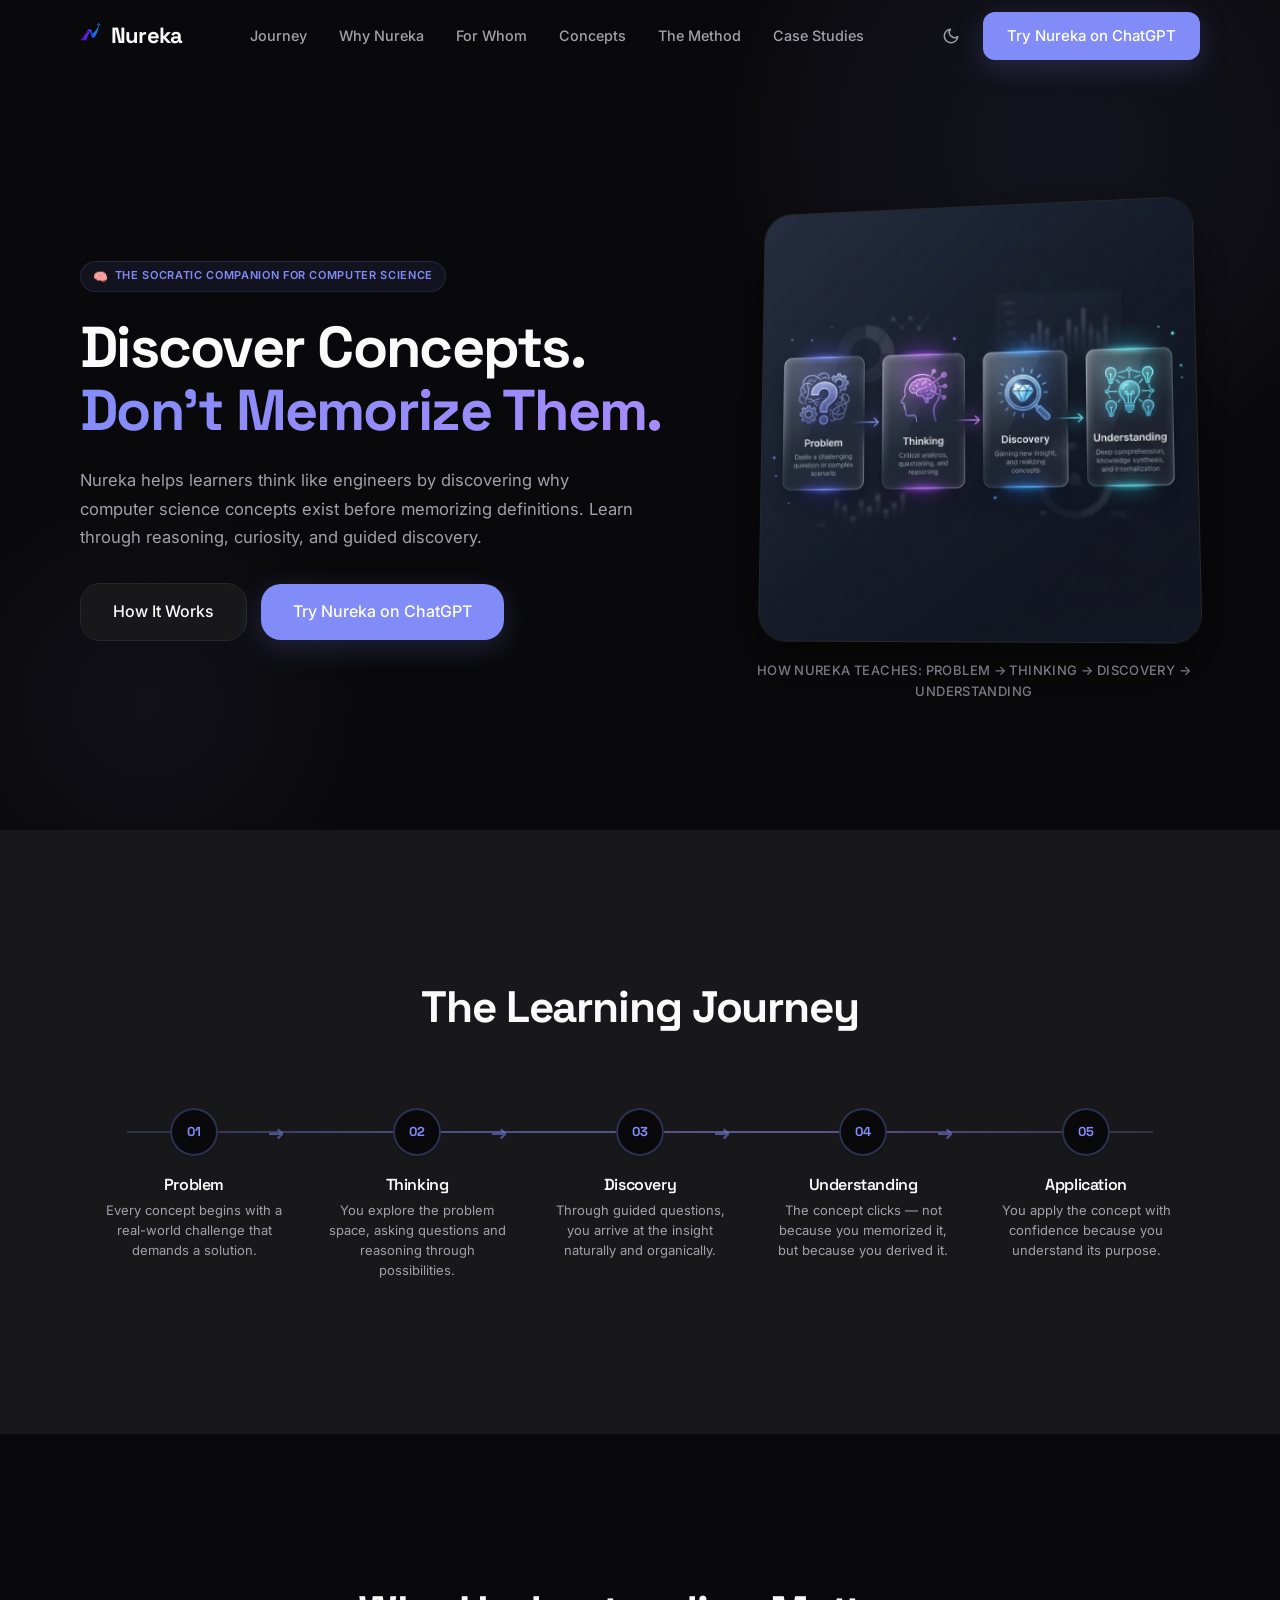
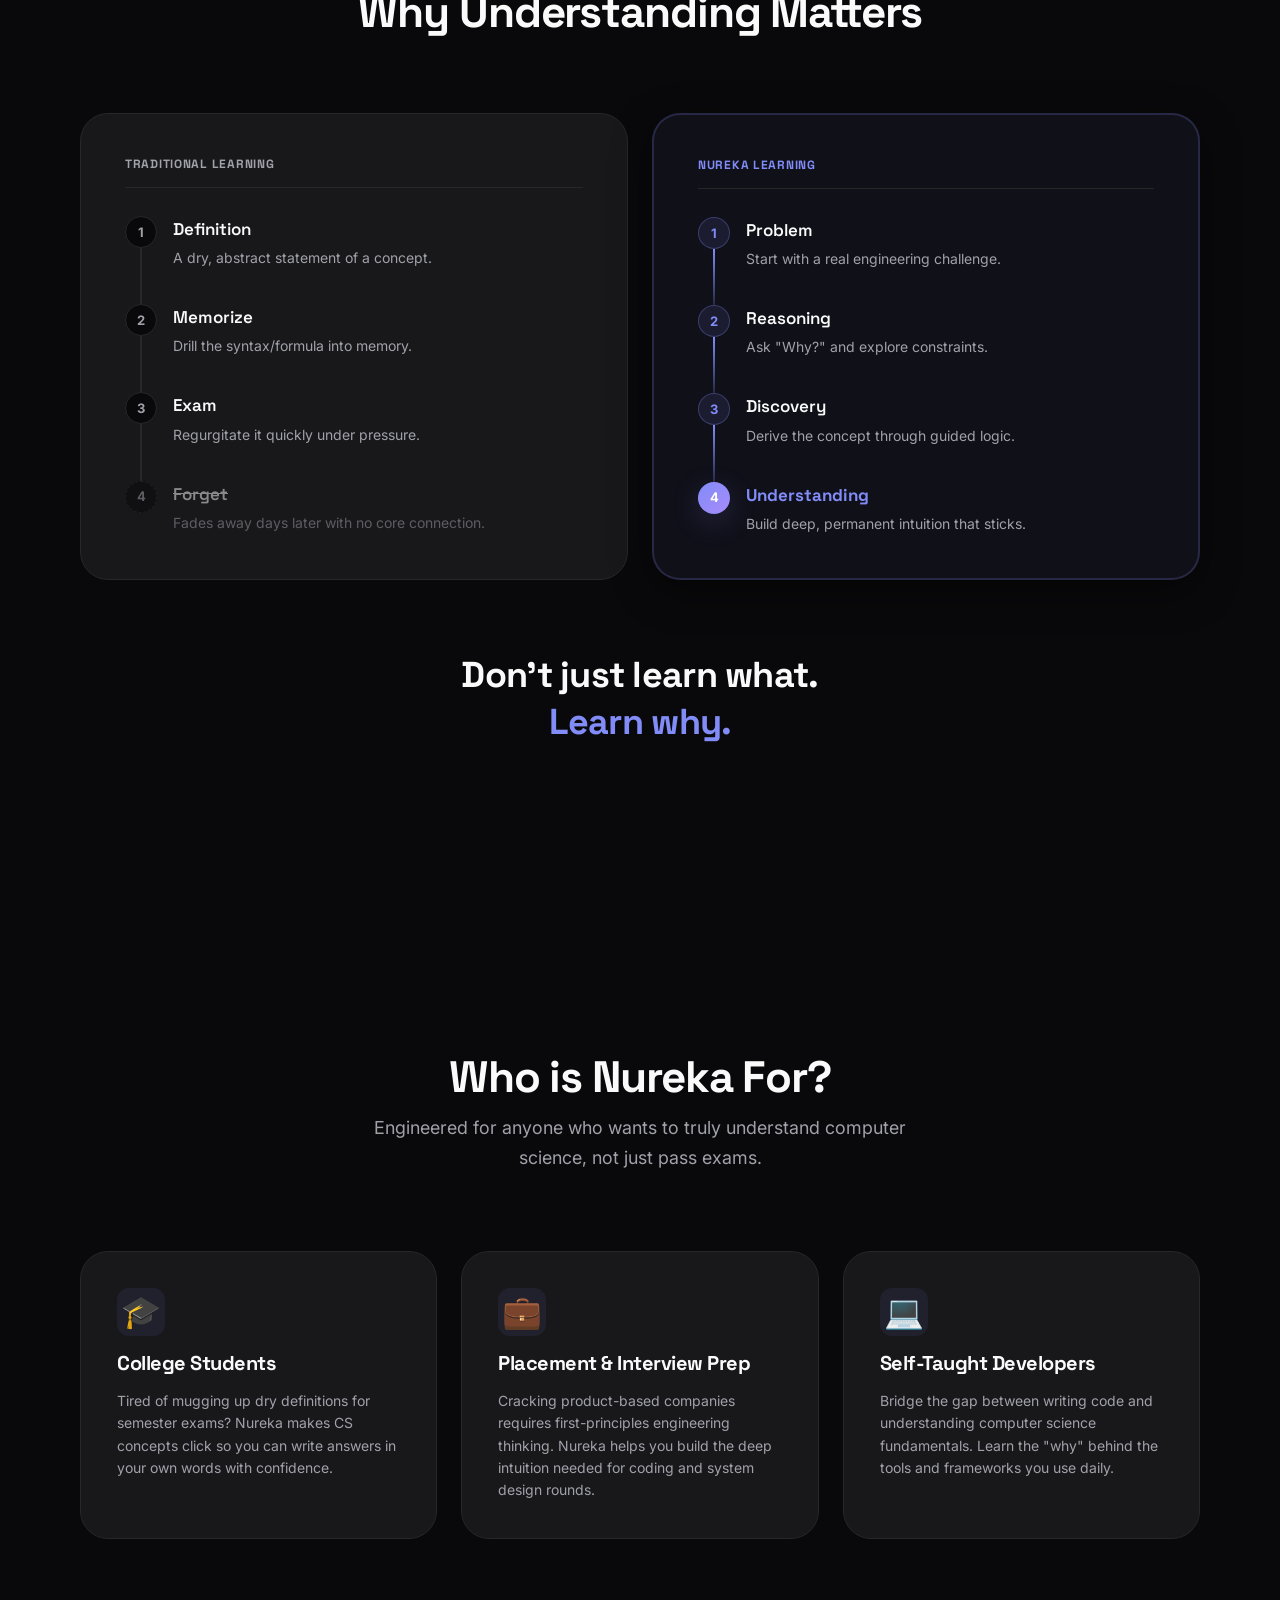
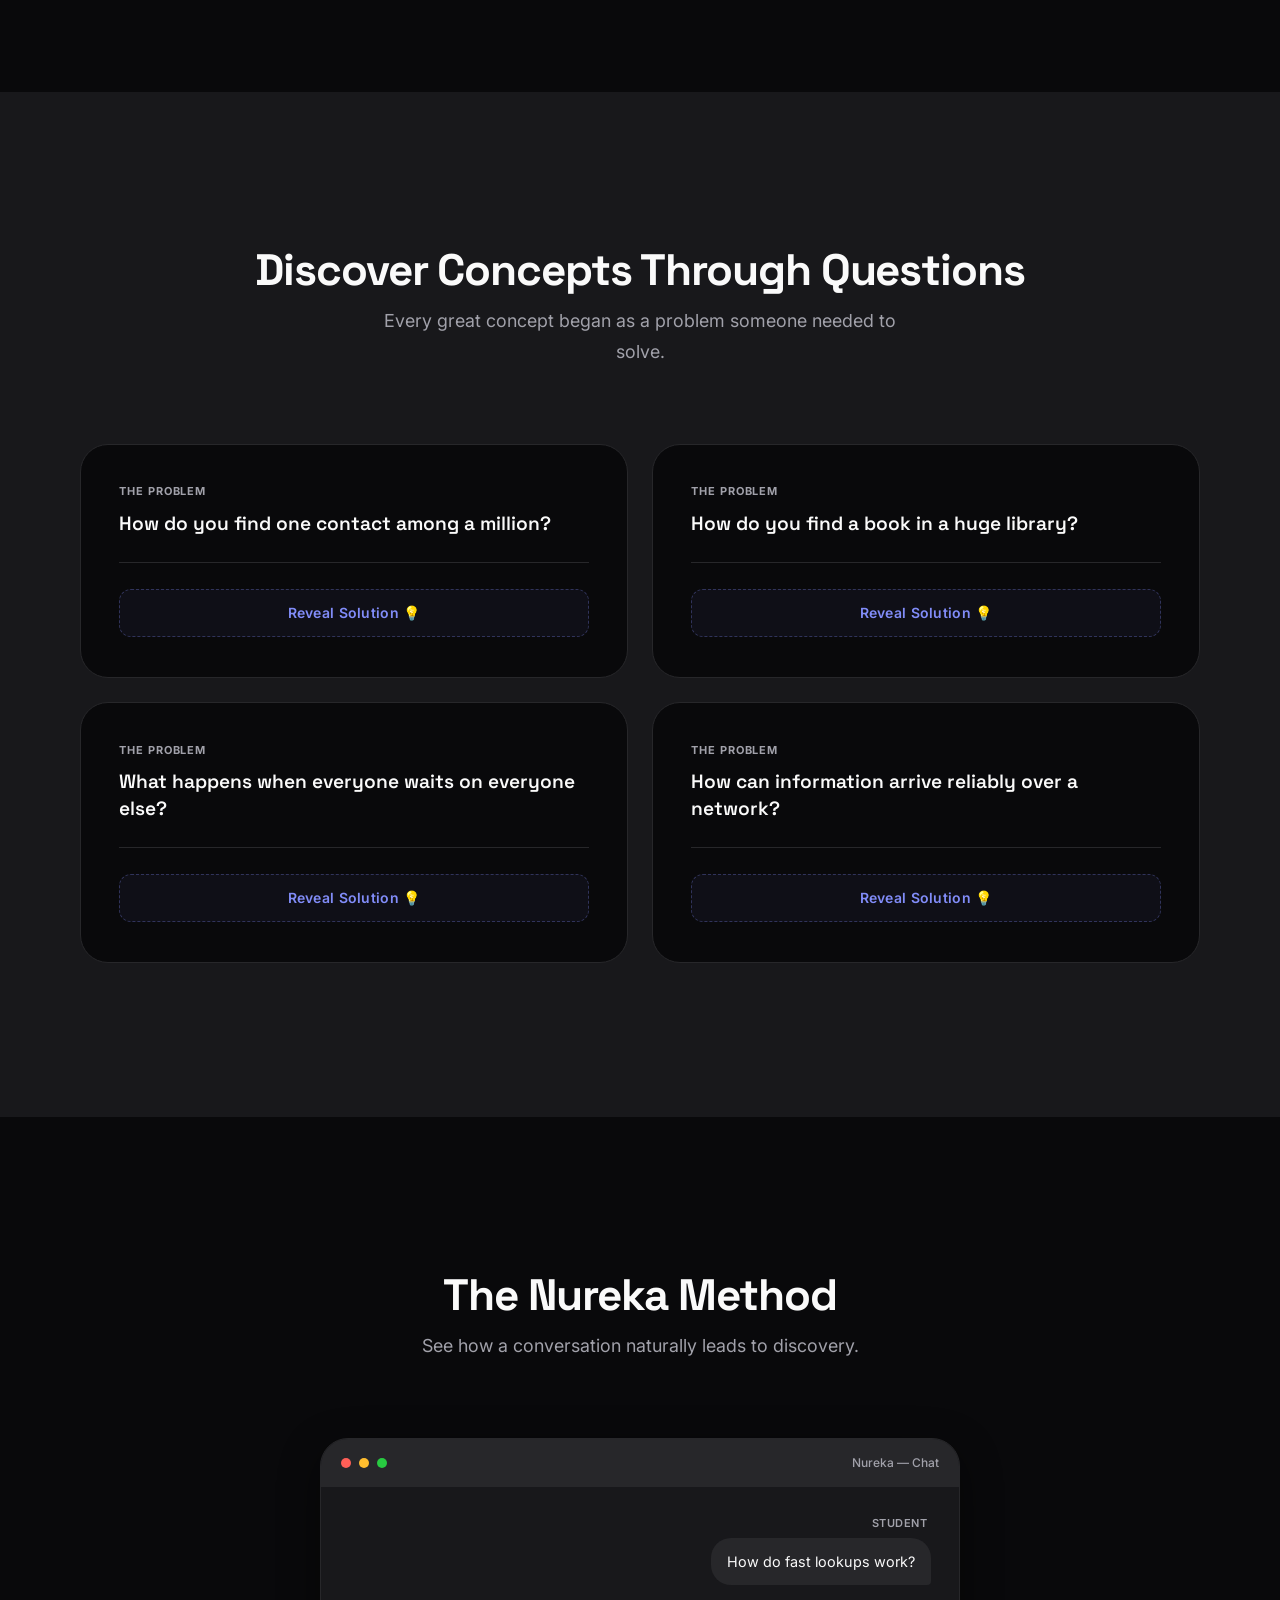
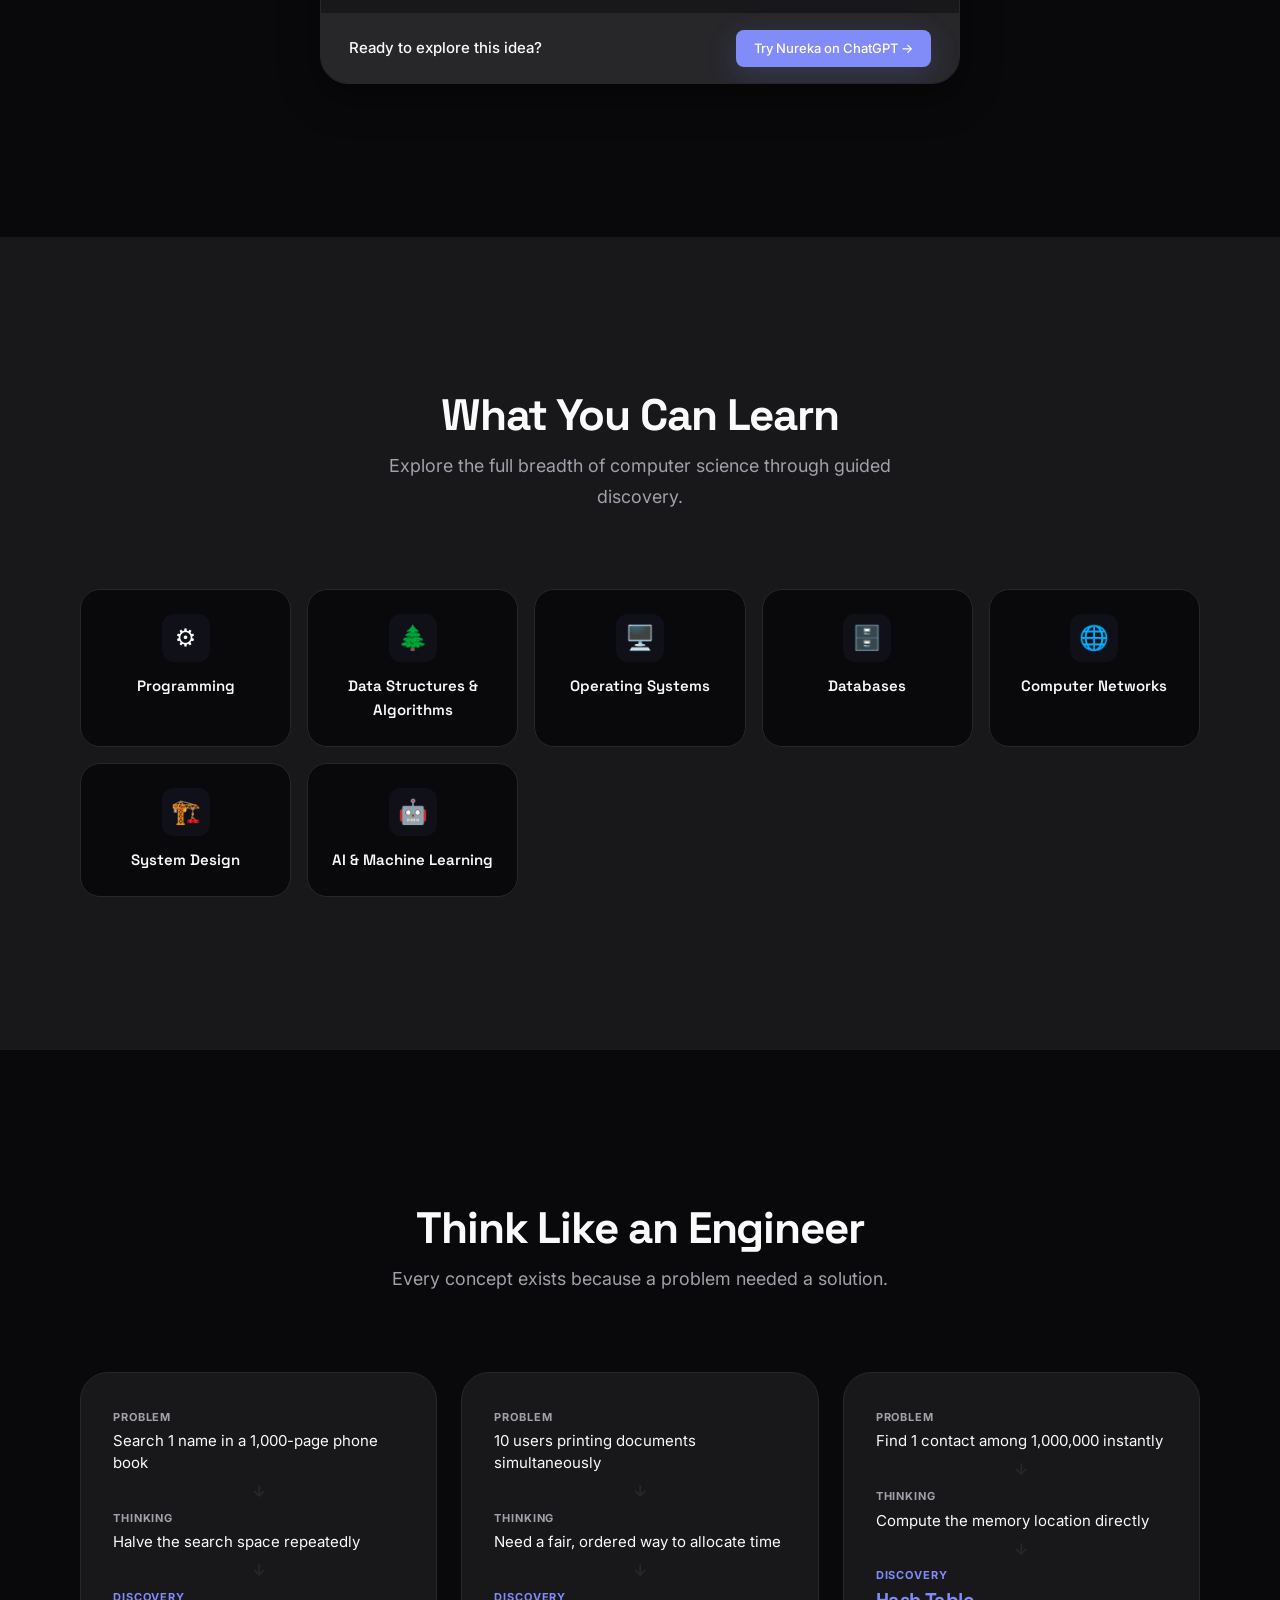
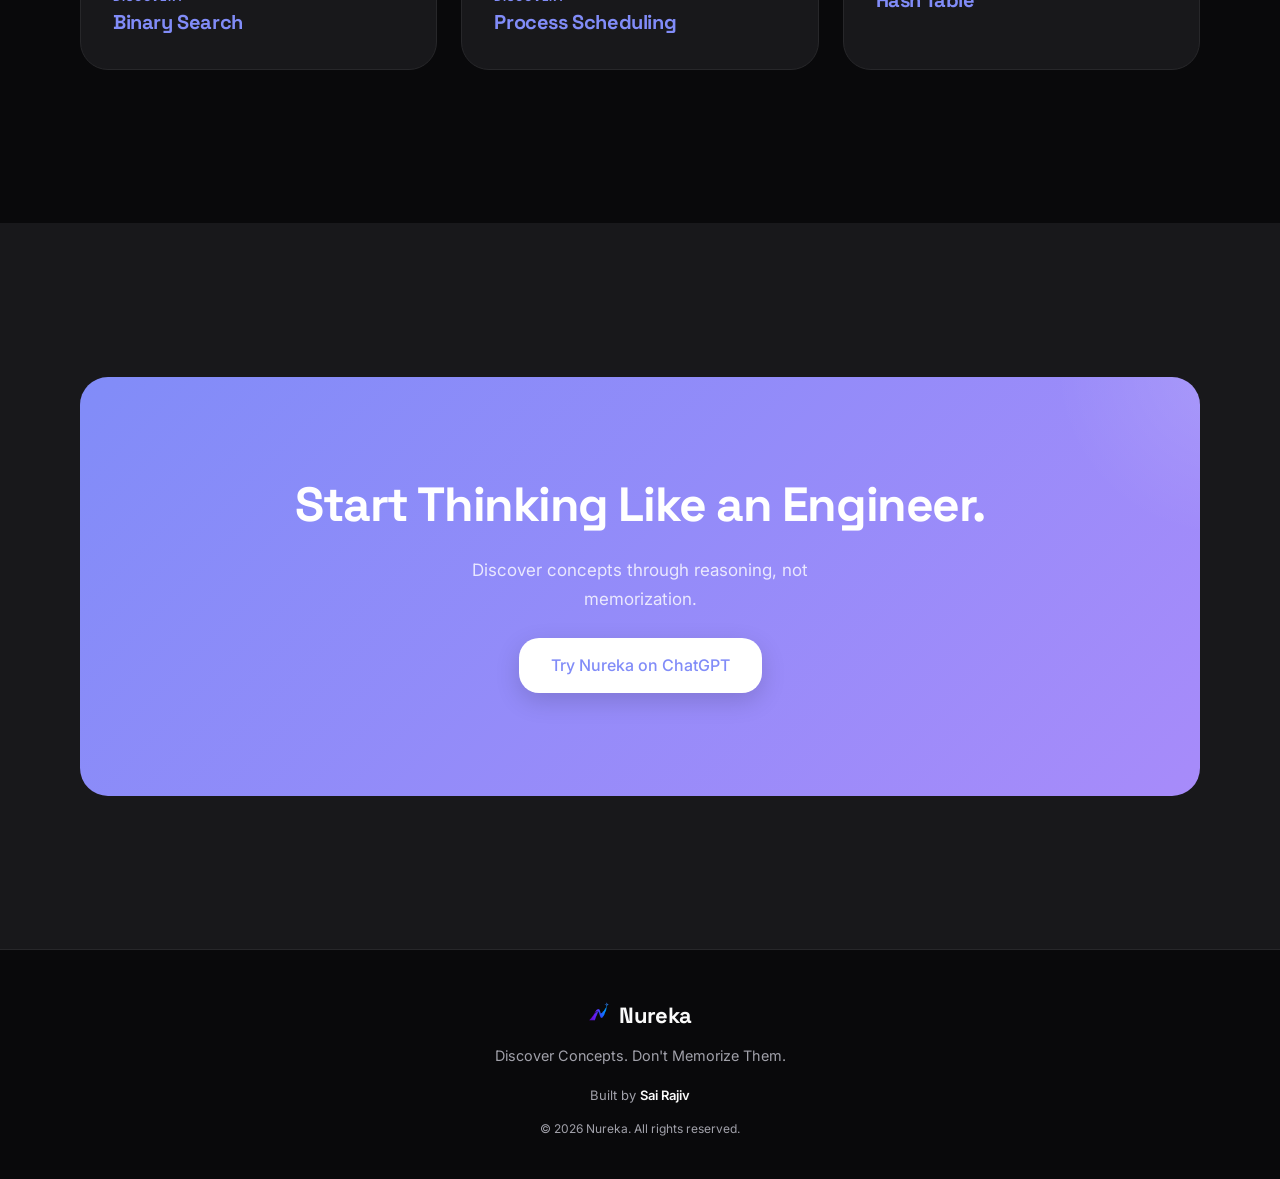
==== commit 999b371e: "Add files via upload" ====
--- a/index.html
+++ b/index.html
@@ -22,7 +22,7 @@
   <link
     href="https://fonts.googleapis.com/css2?family=Space+Grotesk:wght@300;400;500;600;700&family=Inter:wght@300;400;500;600;700&display=swap"
     rel="stylesheet">
-  <link rel="stylesheet" href="css/style.css?v=2">
+  <link rel="stylesheet" href="css/style.css?v=3">
   <link rel="icon" type="image/svg+xml" href="logo.svg">
   <title>Nureka — Discover Concepts. Don't Memorize Them.</title>
 </head>
@@ -40,6 +40,7 @@
         <ul class="navbar__nav" role="list">
           <li><a href="#learning-journey">Journey</a></li>
           <li><a href="#why-understanding-matters">Why Nureka</a></li>
+          <li><a href="#who-is-this-for">For Whom</a></li>
           <li><a href="#discover-concepts">Concepts</a></li>
           <li><a href="#the-nureka-method">The Method</a></li>
           <li><a href="#think-like-an-engineer">Case Studies</a></li>
@@ -79,6 +80,7 @@
       <div class="navbar__mobile" id="mobileMenu">
         <a href="#learning-journey">Journey</a>
         <a href="#why-understanding-matters">Why Nureka</a>
+        <a href="#who-is-this-for">For Whom</a>
         <a href="#discover-concepts">Concepts</a>
         <a href="#the-nureka-method">The Method</a>
         <a href="#think-like-an-engineer">Case Studies</a>
@@ -96,22 +98,33 @@
     <section class="hero" id="hero" aria-labelledby="heroTitle">
       <div class="container">
         <div class="hero__inner">
-          <div class="hero__badge reveal">
-            <span class="hero__badge-icon" aria-hidden="true">🧠</span>
-            The Socratic Companion for Computer Science
+          <div class="hero__content">
+            <div class="hero__badge reveal">
+              <span class="hero__badge-icon" aria-hidden="true">🧠</span>
+              The Socratic Companion for Computer Science
+            </div>
+            <h1 class="hero__title reveal" id="heroTitle">
+              Discover Concepts.<br><em>Don't Memorize Them.</em>
+            </h1>
+            <p class="hero__desc reveal">
+              Nureka helps learners think like engineers by discovering why computer science concepts exist before
+              memorizing definitions. Learn through reasoning, curiosity, and guided discovery.
+            </p>
+            <div class="hero__actions reveal">
+              <a href="about.html" class="btn btn--secondary btn--large">
+                How It Works
+              </a>
+              <a href="https://chatgpt.com/g/g-6a1ee0e6dd588191a86c78e9c768afd8-nureka"
+                class="btn btn--primary btn--large" target="_blank" rel="noopener noreferrer">
+                Try Nureka on ChatGPT
+              </a>
+            </div>
           </div>
-          <h1 class="hero__title reveal" id="heroTitle">
-            Discover Concepts.<br><em>Don't Memorize Them.</em>
-          </h1>
-          <p class="hero__desc reveal">
-            Nureka helps learners think like engineers by discovering why computer science concepts exist before
-            memorizing definitions. Learn through reasoning, curiosity, and guided discovery.
-          </p>
-          <div class="hero__actions reveal">
-            <a href="https://chatgpt.com/g/g-6a1ee0e6dd588191a86c78e9c768afd8-nureka"
-              class="btn btn--primary btn--large" target="_blank" rel="noopener noreferrer">
-              Try Nureka on ChatGPT
-            </a>
+          <div class="hero__image-container reveal reveal-d2">
+            <div class="hero__image-wrapper">
+              <img src="images/hero_illustration.png" alt="Nureka Socratic Learning Flow: Problem to Thinking to Discovery to Understanding flowchart diagram" class="hero__image">
+              <p class="hero__image-caption">How Nureka teaches: Problem &rarr; Thinking &rarr; Discovery &rarr; Understanding</p>
+            </div>
           </div>
         </div>
       </div>
@@ -168,15 +181,31 @@
             <ol class="comparison__steps" aria-label="Traditional learning steps">
               <li class="comparison__step">
                 <span class="comparison__step-num">1</span>
-                <span class="comparison__step-text">Definition</span>
+                <div class="comparison__step-content">
+                  <span class="comparison__step-title">Definition</span>
+                  <span class="comparison__step-desc">A dry, abstract statement of a concept.</span>
+                </div>
               </li>
               <li class="comparison__step">
                 <span class="comparison__step-num">2</span>
-                <span class="comparison__step-text">Memorization</span>
+                <div class="comparison__step-content">
+                  <span class="comparison__step-title">Memorize</span>
+                  <span class="comparison__step-desc">Drill the syntax/formula into memory.</span>
+                </div>
               </li>
               <li class="comparison__step">
                 <span class="comparison__step-num">3</span>
-                <span class="comparison__step-text">Short-Term Recall</span>
+                <div class="comparison__step-content">
+                  <span class="comparison__step-title">Exam</span>
+                  <span class="comparison__step-desc">Regurgitate it quickly under pressure.</span>
+                </div>
+              </li>
+              <li class="comparison__step">
+                <span class="comparison__step-num">4</span>
+                <div class="comparison__step-content">
+                  <span class="comparison__step-title">Forget</span>
+                  <span class="comparison__step-desc">Fades away days later with no core connection.</span>
+                </div>
               </li>
             </ol>
           </article>
@@ -186,19 +215,31 @@
             <ol class="comparison__steps" aria-label="Nureka learning steps">
               <li class="comparison__step">
                 <span class="comparison__step-num">1</span>
-                <span class="comparison__step-text">Problem</span>
+                <div class="comparison__step-content">
+                  <span class="comparison__step-title">Problem</span>
+                  <span class="comparison__step-desc">Start with a real engineering challenge.</span>
+                </div>
               </li>
               <li class="comparison__step">
                 <span class="comparison__step-num">2</span>
-                <span class="comparison__step-text">Reasoning</span>
+                <div class="comparison__step-content">
+                  <span class="comparison__step-title">Reasoning</span>
+                  <span class="comparison__step-desc">Ask "Why?" and explore constraints.</span>
+                </div>
               </li>
               <li class="comparison__step">
                 <span class="comparison__step-num">3</span>
-                <span class="comparison__step-text">Discovery</span>
+                <div class="comparison__step-content">
+                  <span class="comparison__step-title">Discovery</span>
+                  <span class="comparison__step-desc">Derive the concept through guided logic.</span>
+                </div>
               </li>
               <li class="comparison__step">
                 <span class="comparison__step-num">4</span>
-                <span class="comparison__step-text">Understanding</span>
+                <div class="comparison__step-content">
+                  <span class="comparison__step-title">Understanding</span>
+                  <span class="comparison__step-desc">Build deep, permanent intuition that sticks.</span>
+                </div>
               </li>
             </ol>
           </article>
@@ -206,6 +247,33 @@
         <!-- Large center statement -->
         <div class="comparison__statement reveal">
           <p class="comparison__statement-text">Don't just learn what.<br><em>Learn why.</em></p>
+        </div>
+      </div>
+    </section>
+
+    <!-- ============ AUDIENCE — Who is this for? ============ -->
+    <section class="audience" id="who-is-this-for" aria-labelledby="audienceTitle">
+      <div class="container">
+        <div class="section-header reveal">
+          <h2 class="section-title" id="audienceTitle">Who is Nureka For?</h2>
+          <p class="section-subtitle">Engineered for anyone who wants to truly understand computer science, not just pass exams.</p>
+        </div>
+        <div class="audience__grid">
+          <article class="audience-card reveal">
+            <div class="audience-card__icon" aria-hidden="true">🎓</div>
+            <h3 class="audience-card__title">College Students</h3>
+            <p class="audience-card__desc">Tired of mugging up dry definitions for semester exams? Nureka makes CS concepts click so you can write answers in your own words with confidence.</p>
+          </article>
+          <article class="audience-card reveal reveal-d1">
+            <div class="audience-card__icon" aria-hidden="true">💼</div>
+            <h3 class="audience-card__title">Placement &amp; Interview Prep</h3>
+            <p class="audience-card__desc">Cracking product-based companies requires first-principles engineering thinking. Nureka helps you build the deep intuition needed for coding and system design rounds.</p>
+          </article>
+          <article class="audience-card reveal reveal-d2">
+            <div class="audience-card__icon" aria-hidden="true">💻</div>
+            <h3 class="audience-card__title">Self-Taught Developers</h3>
+            <p class="audience-card__desc">Bridge the gap between writing code and understanding computer science fundamentals. Learn the "why" behind the tools and frameworks you use daily.</p>
+          </article>
         </div>
       </div>
     </section>
@@ -296,25 +364,25 @@
             <div class="chat-msg chat-msg--student">
               <span class="chat-msg__sender">Student</span>
               <div class="chat-msg__bubble">
-                <p>I'm trying to understand how fast lookups work.</p>
+                <p>How do fast lookups work?</p>
               </div>
             </div>
             <div class="chat-msg chat-msg--nureka">
               <span class="chat-msg__sender">Nureka</span>
               <div class="chat-msg__bubble">
-                <p>Imagine you have one million contacts. Would you check every contact one by one?</p>
+                <p>Would you search one million contacts one by one?</p>
               </div>
             </div>
             <div class="chat-msg chat-msg--student">
               <span class="chat-msg__sender">Student</span>
               <div class="chat-msg__bubble">
-                <p>No, I would look for a shortcut.</p>
+                <p>No.</p>
               </div>
             </div>
             <div class="chat-msg chat-msg--nureka">
               <span class="chat-msg__sender">Nureka</span>
               <div class="chat-msg__bubble">
-                <p>Exactly. That need for a shortcut led engineers to create <strong>Hash Tables</strong>.</p>
+                <p>Then what shortcut would you want?</p>
               </div>
             </div>
             <!-- Typing Indicator (initially hidden) -->
@@ -395,26 +463,58 @@
           <p class="section-subtitle">Every concept exists because a problem needed a solution.</p>
         </div>
         <div class="engineer__grid">
+          <!-- Card 1: Binary Search -->
           <article class="engineer-card reveal">
-            <span class="engineer-card__scenario-label">The Scenario</span>
-            <h3 class="engineer-card__scenario">Phone Book Search</h3>
-            <div class="engineer-card__arrow" aria-hidden="true">↓</div>
-            <span class="engineer-card__concept-label">The Concept</span>
-            <p class="engineer-card__result">Why Binary Search Exists</p>
-          </article>
+            <div class="engineer-card__step">
+              <span class="engineer-card__step-label">Problem</span>
+              <p class="engineer-card__step-text">Search 1 name in a 1,000-page phone book</p>
+            </div>
+            <div class="engineer-card__flow-arrow" aria-hidden="true"></div>
+            <div class="engineer-card__step">
+              <span class="engineer-card__step-label">Thinking</span>
+              <p class="engineer-card__step-text">Halve the search space repeatedly</p>
+            </div>
+            <div class="engineer-card__flow-arrow" aria-hidden="true"></div>
+            <div class="engineer-card__step engineer-card__step--success">
+              <span class="engineer-card__step-label">Discovery</span>
+              <h4 class="engineer-card__step-title">Binary Search</h4>
+            </div>
+          </article>
+
+          <!-- Card 2: Process Scheduling -->
           <article class="engineer-card reveal reveal-d1">
-            <span class="engineer-card__scenario-label">The Scenario</span>
-            <h3 class="engineer-card__scenario">Shared Printer Problem</h3>
-            <div class="engineer-card__arrow" aria-hidden="true">↓</div>
-            <span class="engineer-card__concept-label">The Concept</span>
-            <p class="engineer-card__result">Why Process Scheduling Exists</p>
-          </article>
+            <div class="engineer-card__step">
+              <span class="engineer-card__step-label">Problem</span>
+              <p class="engineer-card__step-text">10 users printing documents simultaneously</p>
+            </div>
+            <div class="engineer-card__flow-arrow" aria-hidden="true"></div>
+            <div class="engineer-card__step">
+              <span class="engineer-card__step-label">Thinking</span>
+              <p class="engineer-card__step-text">Need a fair, ordered way to allocate time</p>
+            </div>
+            <div class="engineer-card__flow-arrow" aria-hidden="true"></div>
+            <div class="engineer-card__step engineer-card__step--success">
+              <span class="engineer-card__step-label">Discovery</span>
+              <h4 class="engineer-card__step-title">Process Scheduling</h4>
+            </div>
+          </article>
+
+          <!-- Card 3: Hash Tables -->
           <article class="engineer-card reveal reveal-d2">
-            <span class="engineer-card__scenario-label">The Scenario</span>
-            <h3 class="engineer-card__scenario">1 Million Contacts</h3>
-            <div class="engineer-card__arrow" aria-hidden="true">↓</div>
-            <span class="engineer-card__concept-label">The Concept</span>
-            <p class="engineer-card__result">Why Hash Tables Exist</p>
+            <div class="engineer-card__step">
+              <span class="engineer-card__step-label">Problem</span>
+              <p class="engineer-card__step-text">Find 1 contact among 1,000,000 instantly</p>
+            </div>
+            <div class="engineer-card__flow-arrow" aria-hidden="true"></div>
+            <div class="engineer-card__step">
+              <span class="engineer-card__step-label">Thinking</span>
+              <p class="engineer-card__step-text">Compute the memory location directly</p>
+            </div>
+            <div class="engineer-card__flow-arrow" aria-hidden="true"></div>
+            <div class="engineer-card__step engineer-card__step--success">
+              <span class="engineer-card__step-label">Discovery</span>
+              <h4 class="engineer-card__step-title">Hash Table</h4>
+            </div>
           </article>
         </div>
       </div>
@@ -451,7 +551,7 @@
     </div>
   </footer>
 
-  <script src="js/script.js?v=2"></script>
+  <script src="js/script.js?v=3"></script>
 
 </body>
 
--- a/css/style.css
+++ b/css/style.css
@@ -432,11 +432,18 @@
 .hero__inner {
   position: relative;
   z-index: 1;
+  display: grid;
+  grid-template-columns: 1.15fr 0.85fr;
+  align-items: center;
+  gap: 3.5rem;
+}
+
+.hero__content {
   display: flex;
   flex-direction: column;
-  align-items: center;
-  text-align: center;
-  gap: 1.75rem;
+  align-items: flex-start;
+  text-align: left;
+  gap: 1.5rem;
 }
 
 /* Badge — small, premium */
@@ -456,12 +463,12 @@
 }
 .hero__badge-icon { font-size: 0.75rem; }
 
-/* Hero Headline — 88 / 72 / 48 */
+/* Hero Headline — Clamped responsive font */
 .hero__title {
-  font-size: 5.5rem;
-  font-weight: 700;
-  line-height: 1.05;
-  letter-spacing: -0.035em;
+  font-size: clamp(2.75rem, 4.5vw, 4.5rem);
+  font-weight: 700;
+  line-height: 1.1;
+  letter-spacing: -0.03em;
 }
 .hero__title em {
   font-style: normal;
@@ -472,9 +479,9 @@
 }
 
 .hero__desc {
-  font-size: clamp(1rem, 1.5vw, 1.15rem);
-  color: var(--text-secondary);
-  line-height: 1.75;
+  font-size: clamp(0.95rem, 1.3vw, 1.125rem);
+  color: var(--text-secondary);
+  line-height: 1.7;
   max-width: 560px;
 }
 
@@ -482,9 +489,61 @@
   display: flex;
   flex-wrap: wrap;
   align-items: center;
-  justify-content: center;
+  justify-content: flex-start;
   gap: 0.875rem;
   margin-top: 0.5rem;
+}
+
+/* Hero Illustration container */
+.hero__image-container {
+  width: 100%;
+  display: flex;
+  justify-content: center;
+  align-items: center;
+}
+
+.hero__image-wrapper {
+  width: 100%;
+  max-width: 440px;
+  display: flex;
+  flex-direction: column;
+  align-items: center;
+  gap: 1.25rem;
+  perspective: 1200px;
+}
+
+.hero__image {
+  width: 100%;
+  height: auto;
+  border-radius: var(--radius-xl);
+  border: 1px solid var(--border);
+  box-shadow: var(--shadow-xl);
+  background: var(--surface);
+  transition: transform var(--t-slow) var(--ease), border-color var(--t-normal) var(--ease), box-shadow var(--t-normal) var(--ease);
+  transform: rotateY(-8deg) rotateX(6deg) rotateZ(-1deg);
+}
+
+.hero:hover .hero__image {
+  transform: rotateY(-2deg) rotateX(2deg) rotateZ(0deg) translateY(-6px);
+  box-shadow: 0 24px 50px rgba(var(--accent-rgb), 0.12), var(--shadow-xl);
+  border-color: rgba(var(--accent-rgb), 0.25);
+}
+
+.hero__image-caption {
+  font-family: var(--font-body);
+  font-size: 0.8125rem;
+  font-weight: 500;
+  color: var(--text-secondary);
+  text-align: center;
+  letter-spacing: 0.03em;
+  text-transform: uppercase;
+  opacity: 0.75;
+  transition: opacity var(--t-normal) var(--ease), color var(--t-normal) var(--ease);
+}
+
+.hero:hover .hero__image-caption {
+  opacity: 1;
+  color: var(--accent);
 }
 
 /* ============================================
@@ -530,6 +589,22 @@
   z-index: 1;
 }
 
+/* Roadmap Chevron connectors */
+.journey__step:not(:last-child)::after {
+  content: '→';
+  position: absolute;
+  top: 24px;
+  left: calc(100% - 8px);
+  transform: translate(-50%, -50%);
+  font-family: var(--font-heading);
+  font-size: 1.25rem;
+  font-weight: 700;
+  color: var(--accent);
+  opacity: 0.5;
+  transition: transform var(--t-normal) var(--ease), opacity var(--t-normal) var(--ease), color var(--t-normal);
+  z-index: 2;
+}
+
 .journey__circle {
   width: 48px;
   height: 48px;
@@ -546,6 +621,7 @@
   margin-bottom: 1.25rem;
   transition: all var(--t-normal) var(--ease);
   box-shadow: var(--shadow-sm);
+  z-index: 1;
 }
 
 .journey__step:hover .journey__circle {
@@ -555,6 +631,12 @@
   box-shadow: var(--shadow-accent);
 }
 
+.journey__step:hover::after {
+  opacity: 1;
+  color: var(--accent-2);
+  transform: translate(-20%, -50%) scale(1.1);
+}
+
 .journey__title {
   font-size: 1rem;
   font-weight: 600;
@@ -630,38 +712,114 @@
 .comparison__steps {
   display: flex;
   flex-direction: column;
+  gap: 2.25rem;
+  position: relative;
+  z-index: 1;
+}
+
+.comparison__step {
+  display: flex;
+  align-items: flex-start;
   gap: 1rem;
-}
-
-.comparison__step {
-  display: flex;
-  align-items: center;
-  gap: 0.875rem;
+  position: relative;
+}
+
+/* Vertical track connector */
+.comparison__step:not(:last-child)::after {
+  content: '';
+  position: absolute;
+  top: 32px;
+  left: 16px;
+  width: 2px;
+  height: calc(100% + 2.25rem - 32px);
+  background: var(--border);
+  transform: translateX(-50%);
+  z-index: -1;
+}
+
+.comparison__card--nureka .comparison__step:not(:last-child)::after {
+  background: linear-gradient(to bottom, var(--accent), rgba(var(--accent-rgb), 0.2));
 }
 
 .comparison__step-num {
   width: 32px;
   height: 32px;
-  border-radius: 8px;
+  border-radius: 50%;
   display: flex;
   align-items: center;
   justify-content: center;
-  font-size: 0.75rem;
+  font-size: 0.8125rem;
   font-weight: 700;
   flex-shrink: 0;
-}
+  background: var(--surface-2);
+  color: var(--text-secondary);
+  border: 1px solid var(--border);
+  z-index: 2;
+  transition: all var(--t-normal) var(--ease);
+}
+
 .comparison__card--traditional .comparison__step-num {
-  background: var(--surface-2);
-  color: var(--text-secondary);
-}
+  background: var(--bg);
+  border-color: var(--border);
+}
+
 .comparison__card--nureka .comparison__step-num {
   background: rgba(var(--accent-rgb), 0.1);
   color: var(--accent);
-}
-
-.comparison__step-text {
-  font-size: 1rem;
-  font-weight: 500;
+  border-color: rgba(var(--accent-rgb), 0.3);
+}
+
+.comparison__card--nureka .comparison__step:hover .comparison__step-num {
+  transform: scale(1.1);
+  box-shadow: var(--shadow-accent);
+  border-color: var(--accent);
+  background: var(--accent);
+  color: #fff;
+}
+
+.comparison__step-content {
+  display: flex;
+  flex-direction: column;
+  gap: 0.25rem;
+}
+
+.comparison__step-title {
+  font-family: var(--font-heading);
+  font-size: 1.0625rem;
+  font-weight: 600;
+  color: var(--text-primary);
+}
+
+.comparison__step-desc {
+  font-size: 0.875rem;
+  color: var(--text-secondary);
+  line-height: 1.5;
+}
+
+/* Faded/Forget State in Traditional */
+.comparison__card--traditional .comparison__step:last-child {
+  opacity: 0.5;
+}
+
+.comparison__card--traditional .comparison__step:last-child .comparison__step-title {
+  text-decoration: line-through;
+}
+
+.comparison__card--traditional .comparison__step:last-child .comparison__step-num {
+  border-style: dashed;
+}
+
+/* Highlight/Understanding State in Nureka */
+.comparison__card--nureka .comparison__step:last-child .comparison__step-num {
+  background: linear-gradient(135deg, var(--accent), var(--accent-2));
+  color: #fff;
+  border-color: transparent;
+  box-shadow: var(--shadow-accent);
+}
+
+.comparison__card--nureka .comparison__step:last-child .comparison__step-title {
+  color: var(--accent);
+  font-weight: 700;
 }
 
 /* Statement */
@@ -679,6 +837,66 @@
 .comparison__statement-text em {
   font-style: normal;
   color: var(--accent);
+}
+
+/* ============================================
+   AUDIENCE SECTION — Who is this for?
+   ============================================ */
+.audience {
+  padding: var(--section-pad) 0;
+  background: var(--bg);
+}
+
+.audience__grid {
+  display: grid;
+  grid-template-columns: repeat(3, 1fr);
+  gap: 1.5rem;
+}
+
+@media (max-width: 1024px) {
+  .audience__grid {
+    grid-template-columns: 1fr;
+  }
+}
+
+.audience-card {
+  background: var(--surface);
+  border: 1px solid var(--border);
+  border-radius: var(--radius-xl);
+  padding: 2.25rem;
+  display: flex;
+  flex-direction: column;
+  gap: 1rem;
+  transition: transform var(--t-normal) var(--ease),
+              box-shadow var(--t-normal) var(--ease);
+}
+
+.audience-card:hover {
+  transform: translateY(-4px);
+  box-shadow: var(--shadow-lg);
+}
+
+.audience-card__icon {
+  font-size: 2rem;
+  width: 48px;
+  height: 48px;
+  display: flex;
+  align-items: center;
+  justify-content: center;
+  background: rgba(var(--accent-rgb), 0.08);
+  border-radius: var(--radius);
+}
+
+.audience-card__title {
+  font-size: 1.25rem;
+  font-weight: 700;
+  color: var(--text-primary);
+}
+
+.audience-card__desc {
+  font-size: 0.875rem;
+  color: var(--text-secondary);
+  line-height: 1.6;
 }
 
 /* ============================================
@@ -810,6 +1028,40 @@
   position: relative;
 }
 
+/* Confetti Sparkle Particles */
+.sparkle-particle {
+  position: absolute;
+  pointer-events: none;
+  border-radius: 50%;
+  z-index: 100;
+  animation: sparkle-fly 0.6s cubic-bezier(0.1, 0.8, 0.3, 1) forwards;
+}
+
+@keyframes sparkle-fly {
+  0% {
+    transform: translate(0, 0) scale(1);
+    opacity: 1;
+  }
+  100% {
+    transform: translate(var(--dx), var(--dy)) scale(0);
+    opacity: 0;
+  }
+}
+
+/* Card Glow Flash on Reveal */
+.concept-card.is-revealed {
+  animation: card-glow-flash 0.6s ease-out forwards;
+}
+
+@keyframes card-glow-flash {
+  0% {
+    box-shadow: 0 0 0 0 rgba(var(--accent-rgb), 0.4);
+  }
+  100% {
+    box-shadow: 0 0 0 16px rgba(var(--accent-rgb), 0);
+  }
+}
+
 .concept-card__answer-label {
   font-size: 0.6875rem;
   font-weight: 700;
@@ -1082,13 +1334,15 @@
   background: var(--surface);
   border: 1px solid var(--border);
   border-radius: var(--radius-xl);
-  padding: 2rem;
+  padding: 2.25rem 2rem;
   transition: transform var(--t-normal) var(--ease),
-              box-shadow var(--t-normal) var(--ease);
+              box-shadow var(--t-normal) var(--ease),
+              border-color var(--t-normal) var(--ease);
   position: relative;
   overflow: hidden;
   display: flex;
   flex-direction: column;
+  gap: 0.5rem;
 }
 
 .engineer-card::after {
@@ -1105,52 +1359,58 @@
 .engineer-card:hover {
   transform: translateY(-6px);
   box-shadow: var(--shadow-xl);
+  border-color: rgba(var(--accent-rgb), 0.25);
 }
 .engineer-card:hover::after { transform: scaleX(1); }
 
-.engineer-card__scenario-label {
+.engineer-card__step {
+  display: flex;
+  flex-direction: column;
+  gap: 0.25rem;
+}
+
+.engineer-card__step-label {
   font-size: 0.6875rem;
   font-weight: 700;
-  letter-spacing: 0.06em;
+  letter-spacing: 0.08em;
   text-transform: uppercase;
   color: var(--text-secondary);
-  display: block;
-  margin-bottom: 0.375rem;
-}
-
-.engineer-card__scenario {
+}
+
+.engineer-card__step-text {
+  font-size: 0.9375rem;
+  color: var(--text-primary);
+  line-height: 1.45;
+}
+
+.engineer-card__flow-arrow {
+  display: flex;
+  align-items: center;
+  justify-content: center;
+  height: 20px;
+  position: relative;
+}
+.engineer-card__flow-arrow::before {
+  content: '↓';
+  font-size: 1rem;
+  font-weight: 700;
+  color: var(--border);
+  transition: color var(--t-normal) var(--ease);
+}
+.engineer-card:hover .engineer-card__flow-arrow::before {
+  color: var(--accent);
+}
+
+.engineer-card__step--success .engineer-card__step-label {
+  color: var(--accent);
+}
+
+.engineer-card__step-title {
+  font-family: var(--font-heading);
   font-size: 1.25rem;
   font-weight: 700;
-  color: var(--text-primary);
-  margin-bottom: 1.25rem;
-}
-
-.engineer-card__arrow {
-  font-size: 1.25rem;
-  color: var(--border);
-  margin-bottom: 1.25rem;
-  transition: color var(--t-fast);
-  line-height: 1;
-}
-.engineer-card:hover .engineer-card__arrow {
-  color: var(--accent);
-}
-
-.engineer-card__concept-label {
-  font-size: 0.6875rem;
-  font-weight: 700;
-  letter-spacing: 0.06em;
-  text-transform: uppercase;
-  color: var(--accent);
-  display: block;
-  margin-bottom: 0.375rem;
-}
-
-.engineer-card__result {
-  font-family: var(--font-heading);
-  font-size: 1rem;
-  font-weight: 600;
-  color: var(--accent);
+  color: var(--accent);
+  letter-spacing: -0.02em;
 }
 
 /* ============================================
@@ -1446,11 +1706,424 @@
 }
 
 /* ============================================
+   ABOUT HERO SECTION (about.html)
+   ============================================ */
+.about-hero {
+  padding-top: calc(var(--navbar-h) + clamp(4rem, 8vw, 6rem));
+  padding-bottom: clamp(3rem, 6vw, 4rem);
+  text-align: center;
+  position: relative;
+  overflow: hidden;
+}
+
+.about-hero::before {
+  content: '';
+  position: absolute;
+  top: -30%;
+  right: -10%;
+  width: 500px;
+  height: 500px;
+  background: radial-gradient(ellipse at center,
+    rgba(var(--accent-rgb), 0.08) 0%,
+    transparent 70%);
+  border-radius: 50%;
+  pointer-events: none;
+}
+.about-hero::after {
+  content: '';
+  position: absolute;
+  bottom: -20%;
+  left: -10%;
+  width: 400px;
+  height: 400px;
+  background: radial-gradient(ellipse at center,
+    rgba(var(--accent-2-rgb), 0.06) 0%,
+    transparent 70%);
+  border-radius: 50%;
+  pointer-events: none;
+}
+
+.about-hero__inner {
+  display: flex;
+  flex-direction: column;
+  align-items: center;
+  gap: 1.5rem;
+}
+
+.about-hero__badge {
+  display: inline-flex;
+  align-items: center;
+  padding: 0.3rem 0.75rem;
+  background: rgba(var(--accent-rgb), 0.08);
+  color: var(--accent);
+  border: 1px solid rgba(var(--accent-rgb), 0.15);
+  border-radius: 999px;
+  font-size: 0.6875rem;
+  font-weight: 600;
+  letter-spacing: 0.06em;
+  text-transform: uppercase;
+}
+
+.about-hero__title {
+  font-size: clamp(2.5rem, 5vw, 4.5rem);
+  font-weight: 700;
+  line-height: 1.1;
+  letter-spacing: -0.03em;
+}
+.about-hero__title em {
+  font-style: normal;
+  background: linear-gradient(135deg, var(--accent), var(--accent-2));
+  -webkit-background-clip: text;
+  -webkit-text-fill-color: transparent;
+  background-clip: text;
+}
+
+.about-hero__desc {
+  font-size: clamp(1rem, 1.4vw, 1.125rem);
+  color: var(--text-secondary);
+  line-height: 1.7;
+  max-width: 600px;
+}
+
+/* ============================================
+   ABOUT PAGE LAYOUTS & CARDS
+   ============================================ */
+.about-mission,
+.about-cohorts,
+.about-comparison,
+.about-flow {
+  padding: clamp(3rem, 6vw, 5rem) 0;
+  position: relative;
+}
+
+.about-mission__grid {
+  display: grid;
+  grid-template-columns: 1fr 1fr;
+  gap: 1.5rem;
+}
+
+.about-cohorts__grid {
+  display: grid;
+  grid-template-columns: repeat(3, 1fr);
+  gap: 1.5rem;
+}
+
+/* Base premium card */
+.about-card {
+  background: var(--surface);
+  border: 1px solid var(--border);
+  border-radius: var(--radius-xl);
+  padding: clamp(2rem, 3.5vw, 2.5rem);
+  display: flex;
+  flex-direction: column;
+  gap: 1rem;
+  transition: transform var(--t-normal) var(--ease),
+              box-shadow var(--t-normal) var(--ease),
+              border-color var(--t-normal) var(--ease);
+  position: relative;
+  overflow: hidden;
+  z-index: 1;
+}
+
+.about-card:hover {
+  transform: translateY(-4px);
+  box-shadow: var(--shadow-lg);
+  border-color: rgba(var(--accent-rgb), 0.25);
+}
+
+.about-card__icon {
+  font-size: 2rem;
+  width: 48px;
+  height: 48px;
+  display: flex;
+  align-items: center;
+  justify-content: center;
+  background: rgba(var(--accent-rgb), 0.08);
+  border-radius: var(--radius);
+  color: var(--accent);
+}
+
+.about-card__title {
+  font-family: var(--font-heading);
+  font-size: 1.375rem;
+  font-weight: 700;
+  color: var(--text-primary);
+  letter-spacing: -0.02em;
+}
+
+.about-card__desc {
+  font-size: 0.9375rem;
+  color: var(--text-secondary);
+  line-height: 1.6;
+}
+
+/* Mission card variations */
+.about-card--mission {
+  background: linear-gradient(135deg, var(--surface) 0%, rgba(var(--bg-rgb), 0.4) 100%);
+}
+
+/* Cohort card variations */
+.about-card--cohort {
+  border-top: 3px solid var(--border);
+}
+.about-card--cohort:nth-child(1) { border-top-color: var(--accent); }
+.about-card--cohort:nth-child(2) { border-top-color: var(--accent-2); }
+.about-card--cohort:nth-child(3) { border-top-color: #10B981; }
+
+.about-card__cohort-badge {
+  display: inline-flex;
+  align-self: flex-start;
+  padding: 0.25rem 0.625rem;
+  background: var(--surface-2);
+  border: 1px solid var(--border);
+  border-radius: 99px;
+  font-size: 0.6875rem;
+  font-weight: 600;
+  color: var(--text-secondary);
+  letter-spacing: 0.04em;
+  text-transform: uppercase;
+}
+
+/* Socratic Comparison Section */
+.about-comparison__card {
+  background: var(--surface);
+  border: 1px solid var(--border);
+  border-radius: var(--radius-xl);
+  padding: clamp(2rem, 4vw, 3rem);
+  box-shadow: var(--shadow-lg);
+  max-width: 900px;
+  margin: 0 auto;
+}
+
+.about-comparison__intro {
+  font-size: 1.05rem;
+  line-height: 1.7;
+  color: var(--text-secondary);
+  margin-bottom: 2rem;
+  text-align: center;
+}
+
+.about-comparison__intro strong {
+  color: var(--text-primary);
+}
+
+/* Session Flow steps */
+.about-flow__grid {
+  display: grid;
+  grid-template-columns: 1fr 40px 1fr 40px 1fr;
+  align-items: center;
+  gap: 1rem;
+  max-width: 1000px;
+  margin: 0 auto;
+}
+
+.about-flow__step {
+  background: var(--surface);
+  border: 1px solid var(--border);
+  border-radius: var(--radius-xl);
+  padding: 2.25rem 2rem;
+  text-align: center;
+  display: flex;
+  flex-direction: column;
+  align-items: center;
+  gap: 0.75rem;
+  transition: transform var(--t-normal) var(--ease), border-color var(--t-normal) var(--ease);
+}
+
+.about-flow__step:hover {
+  transform: translateY(-2px);
+  border-color: rgba(var(--accent-rgb), 0.2);
+}
+
+.about-flow__step-num {
+  width: 36px;
+  height: 36px;
+  border-radius: 50%;
+  background: rgba(var(--accent-rgb), 0.08);
+  border: 1px solid rgba(var(--accent-rgb), 0.2);
+  color: var(--accent);
+  display: flex;
+  align-items: center;
+  justify-content: center;
+  font-family: var(--font-heading);
+  font-size: 0.95rem;
+  font-weight: 700;
+}
+
+.about-flow__step-title {
+  font-family: var(--font-heading);
+  font-size: 1.125rem;
+  font-weight: 700;
+  color: var(--text-primary);
+}
+
+.about-flow__step-desc {
+  font-size: 0.875rem;
+  color: var(--text-secondary);
+  line-height: 1.5;
+}
+
+.about-flow__arrow {
+  display: flex;
+  justify-content: center;
+  align-items: center;
+  font-size: 1.5rem;
+  color: var(--border);
+}
+.about-flow__arrow::before {
+  content: '→';
+}
+
+@media (max-width: 1024px) {
+  .about-mission__grid,
+  .about-cohorts__grid {
+    grid-template-columns: 1fr;
+    gap: 1.25rem;
+  }
+  
+  .about-flow__grid {
+    grid-template-columns: 1fr;
+    gap: 1.5rem;
+  }
+  .about-flow__arrow {
+    transform: rotate(90deg);
+  }
+}
+
+/* Origin Story (about.html) */
+.about-origin__card {
+  background: var(--surface);
+  border: 1px solid var(--border);
+  border-radius: var(--radius-xl);
+  padding: clamp(2rem, 4vw, 3.5rem);
+  text-align: center;
+  max-width: 800px;
+  margin: 0 auto;
+  position: relative;
+  display: flex;
+  flex-direction: column;
+  align-items: center;
+  gap: 1.25rem;
+  box-shadow: var(--shadow-md);
+  border-left: 4px solid var(--accent);
+}
+
+.about-origin__badge {
+  display: inline-flex;
+  align-items: center;
+  padding: 0.25rem 0.625rem;
+  background: rgba(var(--accent-rgb), 0.08);
+  color: var(--accent);
+  border: 1px solid rgba(var(--accent-rgb), 0.15);
+  border-radius: 99px;
+  font-size: 0.6875rem;
+  font-weight: 600;
+  letter-spacing: 0.06em;
+  text-transform: uppercase;
+}
+
+.about-origin__quote {
+  font-family: var(--font-heading);
+  font-size: clamp(1.15rem, 1.6vw, 1.4rem);
+  font-style: italic;
+  font-weight: 500;
+  line-height: 1.6;
+  color: var(--text-primary);
+}
+
+.about-origin__author {
+  font-size: 0.875rem;
+  font-weight: 600;
+  color: var(--text-secondary);
+  letter-spacing: 0.02em;
+}
+
+/* Comparison Table styles (about.html) */
+.table-container {
+  width: 100%;
+  overflow-x: auto;
+  margin-top: 1.5rem;
+  border-radius: var(--radius);
+  border: 1px solid var(--border);
+}
+
+.comparison-table {
+  width: 100%;
+  border-collapse: collapse;
+  font-size: 0.875rem;
+  text-align: left;
+}
+
+.comparison-table th,
+.comparison-table td {
+  padding: 0.875rem 1rem;
+  border-bottom: 1px solid var(--border);
+}
+
+.comparison-table tr:last-child td {
+  border-bottom: none;
+}
+
+.comparison-table th {
+  background: var(--surface-2);
+  font-family: var(--font-heading);
+  font-weight: 700;
+  color: var(--text-primary);
+  border-bottom: 2px solid var(--border);
+}
+
+.comparison-table td {
+  color: var(--text-secondary);
+}
+
+/* Highlight Nureka column */
+.comparison-table th:nth-child(3),
+.comparison-table td:nth-child(3) {
+  background: rgba(var(--accent-rgb), 0.04);
+  color: var(--text-primary);
+  font-weight: 500;
+}
+
+.comparison-table th:nth-child(3) {
+  font-weight: 700;
+  color: var(--accent);
+}
+
+[data-theme="dark"] .comparison-table th:nth-child(3),
+[data-theme="dark"] .comparison-table td:nth-child(3) {
+  background: rgba(var(--accent-rgb), 0.06);
+}
+
+/* ============================================
    RESPONSIVE — TABLET
    ============================================ */
 @media (max-width: 1024px) {
+  .hero__inner {
+    grid-template-columns: 1fr;
+    text-align: center;
+    gap: 3rem;
+  }
+
+  .hero__content {
+    align-items: center;
+    text-align: center;
+  }
+
+  .hero__actions {
+    justify-content: center;
+  }
+
+  .hero__image {
+    transform: none !important;
+    max-width: 400px;
+  }
+
+  .hero:hover .hero__image {
+    transform: translateY(-4px) !important;
+  }
+
   .hero__title {
-    font-size: 4.5rem;
+    font-size: 4rem;
   }
 
   .comparison__grid {
@@ -1472,6 +2145,9 @@
   }
   .journey__step {
     min-width: 150px;
+  }
+  .journey__step:not(:last-child)::after {
+    display: none;
   }
 }
 
@@ -1531,6 +2207,22 @@
     max-width: 300px;
     width: 100%;
   }
+  .journey__step:not(:last-child)::after {
+    display: block;
+    content: '↓';
+    position: absolute;
+    top: auto;
+    bottom: -1.6rem;
+    left: 50%;
+    transform: translate(-50%, 0);
+    font-size: 1.25rem;
+    font-weight: 700;
+    color: var(--accent);
+    opacity: 0.5;
+  }
+  .journey__step:hover::after {
+    transform: translate(-50%, 3px) scale(1.1);
+  }
 
   .concepts__grid {
     grid-template-columns: 1fr;
